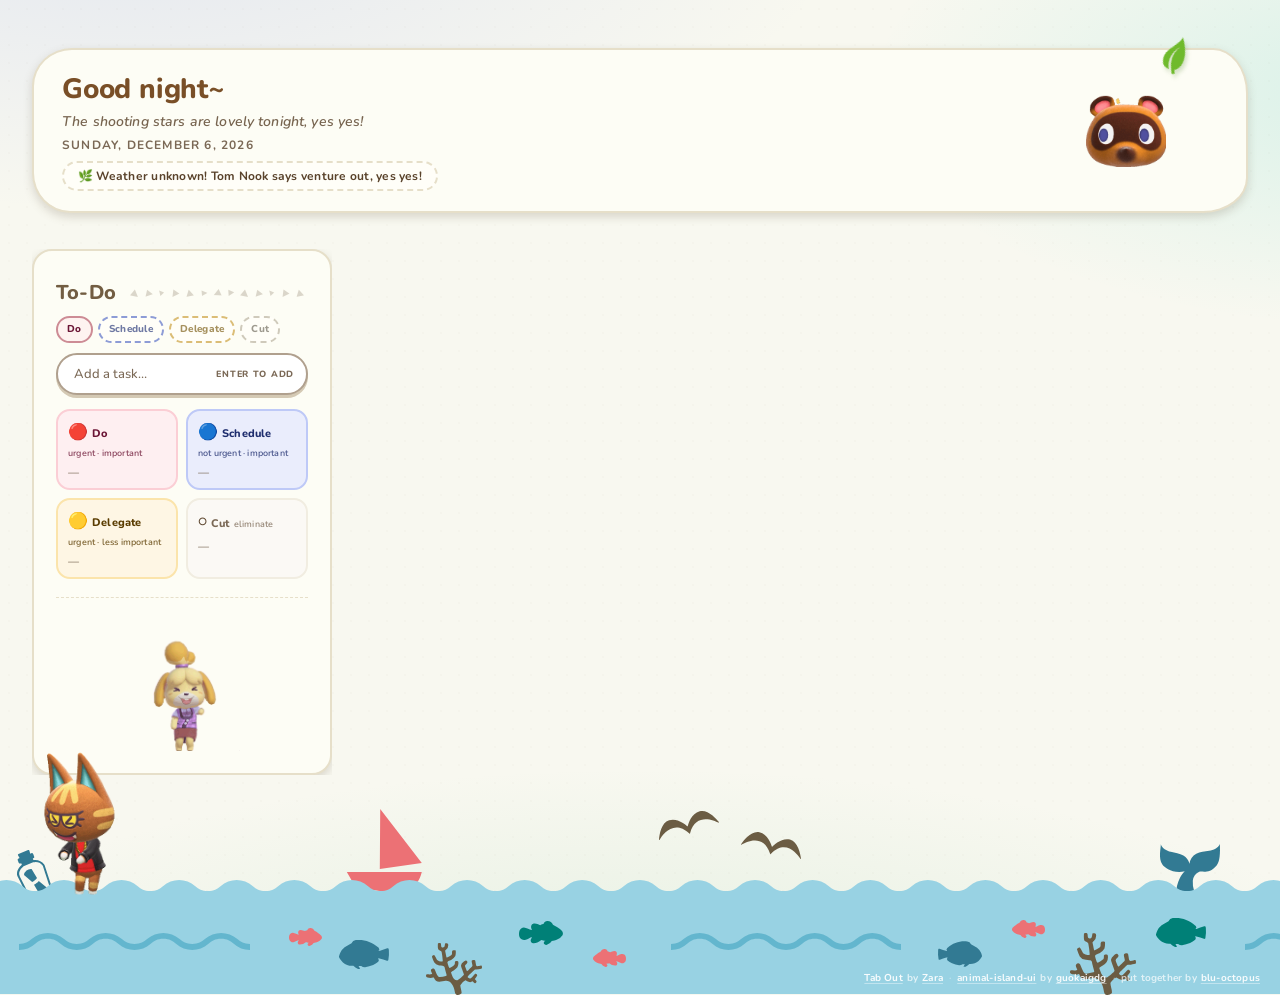
==== extension/index.html @ c7f6dccd "ui cleanups!" ====
<!DOCTYPE html>
<html lang="en">
<head>
  <meta charset="UTF-8">
  <meta name="viewport" content="width=device-width, initial-scale=1.0">
  <title>Home</title>

  <!-- Google Fonts: Nunito + M PLUS Rounded 1c  - Animal Crossing-style rounded letterforms -->
  <link rel="preconnect" href="https://fonts.googleapis.com">
  <link rel="preconnect" href="https://fonts.gstatic.com" crossorigin>
  <link href="https://fonts.googleapis.com/css2?family=Nunito:wght@400;500;600;700;800;900&family=M+PLUS+Rounded+1c:wght@400;500;700;800&display=swap" rel="stylesheet">

  <link rel="stylesheet" href="style.css">
</head>
<body>
<div class="container">



  <!-- ================================================================
       HEADER ??? greeting on the left
       ================================================================ -->
  <header>
    <div class="header-left">
      <h1 id="greeting"></h1>
      <div class="greeting-sub" id="greetingSub"></div>
      <div class="date" id="dateDisplay"></div>
      <div class="weather-line" id="weatherLine" style="display:none"></div>
    </div>
    <div class="header-right">
      <img class="tom-nook-header" src="assets/tom-nook-head-emoji.gif" alt="Tom Nook" aria-hidden="true">
    </div>
    <span class="header-leaf" aria-hidden="true">
      <svg viewBox="0 0 24 24" width="36" height="36" xmlns="http://www.w3.org/2000/svg">
        <path fill="currentColor" d="M17,8C8,10 5.9,16.17 3.82,21.34L5.71,22L6.66,19.7C7.14,19.87 7.64,20 8,20C19,20 22,3 22,3C21,5 14,5.25 9,6.25C4,7.25 2,11.5 2,13.5C2,15.5 3.75,17.25 3.75,17.25C7,8 17,8 17,8Z"/>
      </svg>
    </span>
  </header>

  <!-- ================================================================
       TAB OUT DUPES BANNER ??? appears when you have extra Tab Out tabs open
       Hidden by default; app.js shows it when dupeTabOutCount > 1
       ================================================================ -->
  <div class="tab-cleanup-banner" id="tabOutDupeBanner" style="display:none">
    <div class="tab-cleanup-left">
      <div class="tab-cleanup-icon">
        <svg xmlns="http://www.w3.org/2000/svg" fill="none" viewBox="0 0 24 24" stroke-width="1.5" stroke="currentColor">
          <path stroke-linecap="round" stroke-linejoin="round" d="M15.75 17.25v3.375c0 .621-.504 1.125-1.125 1.125h-9.75a1.125 1.125 0 0 1-1.125-1.125V7.875c0-.621.504-1.125 1.125-1.125H6.75a9.06 9.06 0 0 1 1.5.124m7.5 10.376h3.375c.621 0 1.125-.504 1.125-1.125V11.25c0-4.46-3.243-8.161-7.5-8.876a9.06 9.06 0 0 0-1.5-.124H9.375c-.621 0-1.125.504-1.125 1.125v3.5m7.5 10.375H9.375a1.125 1.125 0 0 1-1.125-1.125v-9.25m12 6.625v-1.875a3.375 3.375 0 0 0-3.375-3.375h-1.5a1.125 1.125 0 0 1-1.125-1.125v-1.5a3.375 3.375 0 0 0-3.375-3.375H9.75" />
        </svg>
      </div>
      <div class="tab-cleanup-text">
        You have <strong id="tabOutDupeCount"></strong> Tab Out tabs open. Keep just this one?
      </div>
    </div>
    <button class="tab-cleanup-btn" data-action="close-tabout-dupes">Close extras</button>
  </div>

  <!-- ================================================================
       MAIN CONTENT AREA ??? two-column layout
       Left: open tabs (domain/mission cards)
       Right: saved for later checklist
       The right column only renders when it has items (JS controls this)
       ================================================================ -->
  <div class="dashboard-columns" id="dashboardColumns">

    <!-- LEFT COLUMN: Open tabs -->
    <div class="active-section" id="openTabsSection" style="display:none">
      <div class="section-header">
        <h2 id="openTabsSectionTitle">Right now</h2>
        <div class="section-line"></div>
        <div class="section-count" id="openTabsSectionCount"></div>
      </div>
      <div class="missions" id="openTabsMissions"></div>
      <!-- Metrics bar: rendered by renderMetrics() in app.js -->
      <div class="tab-metrics" id="tabMetrics"></div>
    </div>

    <!-- RIGHT RAIL: Focus matrix + Saved for later -->
    <div class="right-rail">

    <!-- FOCUS / EISENHOWER MATRIX -->
    <div class="matrix-column" id="matrixColumn">
      <!-- rendered by renderMatrixColumn() in app.js -->
    </div>

    <!-- SAVED FOR LATER checklist -->
    <div class="deferred-column" id="deferredColumn" style="display:none">
      <div class="section-header">
        <h2>Saved for later</h2>
        <div class="section-line"></div>
        <div class="section-count" id="deferredCount"></div>
      </div>

      <!-- Active checklist items ??? injected by renderDeferredList() in app.js -->
      <div class="deferred-list" id="deferredList"></div>

      <!-- Empty state ??? shown when no active deferred tabs -->
      <div class="deferred-empty" id="deferredEmpty" style="display:none">
        Nothing saved. Living in the moment.
      </div>

      <!-- Archive section ??? collapsed by default -->
      <div class="deferred-archive" id="deferredArchive" style="display:none">
        <button class="archive-toggle" id="archiveToggle">
          <svg class="archive-chevron" xmlns="http://www.w3.org/2000/svg" fill="none" viewBox="0 0 24 24" stroke-width="2" stroke="currentColor"><path stroke-linecap="round" stroke-linejoin="round" d="m19.5 8.25-7.5 7.5-7.5-7.5" /></svg>
          Archive
          <span class="archive-count" id="archiveCount"></span>
          <span class="leaf-decoration" aria-hidden="true">
            <svg viewBox="0 0 24 24" width="16" height="16">
              <path fill="currentColor" d="M17,8C8,10 5.9,16.17 3.82,21.34L5.71,22L6.66,19.7C7.14,19.87 7.64,20 8,20C19,20 22,3 22,3C21,5 14,5.25 9,6.25C4,7.25 2,11.5 2,13.5C2,15.5 3.75,17.25 3.75,17.25C7,8 17,8 17,8Z"/>
            </svg>
          </span>
        </button>
        <div class="archive-body" id="archiveBody" style="display:none">
          <input type="text" class="archive-search" id="archiveSearch" placeholder="Search archived tabs...">
          <div class="archive-list" id="archiveList"></div>
        </div>
      </div>
    </div>

    </div><!-- end .right-rail -->

  </div><!-- end .dashboard-columns -->

  <!-- ================================================================
       FOOTER ??? global stats + refresh control
       ================================================================ -->
  <footer>
    <div class="footer-stats">
      <div class="stat">
        <div class="stat-num" id="statTabs">???</div>
        <div class="stat-label">Open tabs</div>
      </div>
    </div>
    <div class="last-refresh" id="lastRefresh"></div>
  </footer>

  <!-- Capybaras swimming in the ocean footer -->
  <!-- Villager dancer cycles through GIFs in assets/villager dancing/ -->
  <div class="villager-footer" id="villagerFooter">
    <div class="villager-bubble" id="villagerBubble"></div>
    <img class="villager-dancer" id="villagerDancer" src="" alt="" aria-hidden="true">
  </div>

  <!-- Credits overlaid on the ocean wave -->
  <div class="footer-credits" aria-label="Credits">
    <a href="https://github.com/zarazhangrui/tab-out" target="_top">Tab Out</a>
    <span>by</span>
    <a href="https://x.com/zarazhangrui" target="_top">Zara</a>

    <span class="footer-credits-sep">&middot;</span>
    <a href="https://github.com/guokaigdg/animal-island-ui" target="_top">animal-island-ui</a>
    <span>by</span>
    <a href="https://github.com/guokaigdg" target="_top">guokaigdg</a>

    <span class="footer-credits-sep">&middot;</span>
    <span> put together by </span>
    <a href="https://github.com/blu-octopus" target="_top">blu-octopus</a>
  </div>

</div><!-- end .container -->

<!-- Drag hint  - floats above everything during drag interactions -->
<div class="drag-hint" id="dragHint" aria-live="polite"></div>

<!-- ================================================================
     TOAST ??? floats above everything, used for action confirmations
     Hidden by default via CSS (opacity:0, translateY)
     ================================================================ -->
<div class="toast" id="toast">
  <!-- Checkmark circle icon (Heroicons outline) -->
  <svg xmlns="http://www.w3.org/2000/svg" fill="none" viewBox="0 0 24 24" stroke-width="2" stroke="currentColor">
    <path stroke-linecap="round" stroke-linejoin="round" d="M9 12.75 11.25 15 15 9.75M21 12a9 9 0 1 1-18 0 9 9 0 0 1 18 0Z" />
  </svg>
  <span id="toastText"></span>
</div>

<!-- Personal config (gitignored) ??? defines LOCAL_LANDING_PAGE_PATTERNS etc. -->
<!-- If the file doesn't exist, that's fine ??? app.js uses sensible defaults. -->
<script src="config.local.js" onerror="/* no personal config, that's fine */"></script>

<!-- Main dashboard logic ??? loads last so the DOM is ready -->
<script src="app.js"></script>
</body>
</html>
---- extension/style.css ----
/* ============================================================
   Tab Out  -X Animal Island theme
   Inspired by animal-island-ui (Animal Crossing: New Horizons vibes).
   Warm parchment, pill buttons with 3D Nintendo-press shadows,
   rounded Nunito typography, and friendly NookPhone colors.

   Original selectors are preserved so app.js keeps working.
   ============================================================ */

:root {
  /* ---- Canvas ---- */
  --paper: #f8f8f0;                  /* warm parchment page bg */
  --card-bg: rgb(247, 243, 223);     /* slightly warmer card bg */
  --card-bg-soft: #fdfdf5;           /* title card bg */
  --warm-gray: #e6dfc9;              /* dividers / subtle borders */

  /* ---- Text (all warm browns  -X no pure black) ---- */
  --ink: #5a432b;                    /* primary body text */
  --ink-strong: #794f27;             /* headings */
  --muted: #7a6855;                  /* secondary text  -X WCAG AA on parchment */
  --muted-soft: #b0a08e;             /* disabled / placeholder */

  /* ---- Accents ---- */
  --accent-teal: #19c8b9;            /* primary mint teal */
  --accent-teal-hover: #3dd4c6;
  --accent-teal-active: #11a89b;
  --accent-teal-soft: #e6f9f6;

  --accent-amber: #e59266;           /* NookPhone orange (was amber) */
  --accent-sage: #6fba2c;            /* leaf green */
  --accent-sage-soft: #86d67a;
  --accent-sage-deep: #5a9e1e;
  --accent-rose: #fc736d;            /* NookPhone red */
  --accent-sun: #f7cd67;              /* NookPhone yellow */
  --accent-sky: #889df0;              /* NookPhone blue */
  --accent-focus: #ffcc00;           /* yellow focus ring (never blue!) */

  /* ---- Status ---- */
  --status-active: #6fba2c;          /* sage  -X active mission */
  --status-cooling: #f5c31c;         /* warning yellow */
  --status-abandoned: #e05a5a;       /* soft game-red */

  /* ---- 3D shadow colors (Nintendo button-press) ---- */
  --press-shadow: #bdaea0;           /* button bottom shadow */
  --press-shadow-soft: #d4c9b4;      /* input bottom shadow */
  --card-shadow: 0 4px 10px rgba(107, 92, 67, 0.22);
  --card-shadow-hover: 0 10px 24px rgba(114, 93, 66, 0.22);

  /* ---- Motion ---- */
  --ease: cubic-bezier(0.4, 0, 0.2, 1);
  --dur: 0.25s;

  /* ---- Shapes ---- */
  --r-pill: 999px;                   /* buttons, inputs, chips */
  --r-card: 20px;
  --r-card-title: 40px 35px 45px 38px / 38px 45px 35px 40px; /* organic blob */
  --r-sm: 12px;

  /* ---- Fonts ---- */
  --font-body: 'Nunito', 'M PLUS Rounded 1c', 'Zen Maru Gothic',
               -apple-system, 'PingFang SC', BlinkMacSystemFont, sans-serif;
}

* { margin: 0; padding: 0; box-sizing: border-box; }

html, body { height: 100%; }

body {
  font-family: var(--font-body);
  font-weight: 500;
  letter-spacing: 0.01em;
  background: var(--paper);
  color: var(--ink);
  min-height: 100vh;
  -webkit-font-smoothing: antialiased;
  -moz-osx-font-smoothing: grayscale;
}

/* Soft sky + grass gradient behind everything, plus gentle parchment tint */
body::before {
  content: '';
  position: fixed;
  inset: 0;
  background:
    radial-gradient(1200px 500px at 10% -10%, rgba(136, 157, 240, 0.18), transparent 60%),
    radial-gradient(900px 400px at 110% 10%, rgba(25, 200, 185, 0.14), transparent 60%),
    radial-gradient(1400px 520px at 50% 120%, rgba(125, 195, 149, 0.22), transparent 60%),
    var(--paper);
  pointer-events: none;
  z-index: 0;
}

/* Tiny dotty "grain" for a printed/paper feel */
body::after {
  content: '';
  position: fixed;
  inset: 0;
  background-image: radial-gradient(rgba(121, 79, 39, 0.06) 1px, transparent 1px);
  background-size: 18px 18px;
  pointer-events: none;
  z-index: 0;
  opacity: 0.35;
}

.container {
  position: relative;
  z-index: 1;
  max-width: 960px;
  margin: 0 auto;
  padding: 48px 32px 220px; /* extra bottom room for taller SVG ocean */
}

/* Villager dancer - cycles through GIFs from assets/villager dancing/
   Anchored to the left side of the ocean scene. */
.villager-footer {
  position: absolute;
  bottom: 96px;
  left: 8px;
  z-index: 2;
  display: flex;
  flex-direction: column;
  align-items: center;
  gap: 6px;
  cursor: url('icons/cursor-finger.png') 0 0, pointer;
}

.villager-dancer {
  height: 160px;
  width: auto;
  image-rendering: auto;
  display: block;
  transition: opacity 0.35s ease;
}

/* Speech bubble that appears on hover */
.villager-bubble {
  background: #fffef8;
  border: 2px solid var(--warm-gray);
  border-radius: 14px;
  padding: 7px 14px;
  font-family: var(--font-body);
  font-size: 11.5px;
  font-weight: 700;
  color: var(--ink);
  text-align: center;
  max-width: 220px;
  white-space: normal;
  box-shadow: 0 3px 0 0 var(--warm-gray);
  position: relative;
  pointer-events: none;
  opacity: 0;
  transform: translateY(6px);
  transition: opacity 0.2s ease, transform 0.2s ease;
}
.villager-bubble.visible {
  opacity: 1;
  transform: translateY(0);
}
/* Arrow pointing down toward the villager */
.villager-bubble::after {
  content: '';
  position: absolute;
  bottom: -12px;
  left: 50%;
  transform: translateX(-50%);
  border: 6px solid transparent;
  border-top-color: var(--warm-gray);
}
.villager-bubble::before {
  content: '';
  position: absolute;
  bottom: -9px;
  left: 50%;
  transform: translateX(-50%);
  border: 6px solid transparent;
  border-top-color: #fffef8;
  z-index: 1;
}

/* Ocean scene  -X SVG wave (1440 x 186). The wave crest sits at y=82/186 ? 44%
   from the top. We show the full 186px height so fish, coral and the scalloped
   wave edge all appear. */
.container::after {
  content: '';
  position: absolute;
  left: -80px;
  right: -80px;
  bottom: 0;
  height: 186px;
  background-color: transparent;       /* page bg shows above the wave crest, making scallops visible */
  background-image: url('icons/footer-wave.svg');
  background-size: 1440px 186px;
  background-repeat: repeat-x;
  background-position: center top;
  pointer-events: none;
  z-index: 0;
  border-radius: 0 0 var(--r-card) var(--r-card);
}

.container:has(.dashboard-columns) {
  max-width: 1300px;
}

/* ============================================================
   HEADER
   ============================================================ */
header {
  display: flex;
  justify-content: space-between;
  align-items: flex-start;
  margin-bottom: 36px;
  padding: 20px 28px;
  background: var(--card-bg-soft);
  border: 2px solid var(--warm-gray);
  border-radius: var(--r-card-title);
  box-shadow: var(--card-shadow);
  position: relative;
}

/* Tom Nook head gif - right side of header, vertically centered */
.header-right {
  display: flex;
  align-items: center;
  align-self: center;
  padding-right: 52px;   /* clear the absolute-positioned leaf */
  flex-shrink: 0;
}

.tom-nook-header {
  height: 72px;
  width: auto;
  image-rendering: auto;
  display: block;
}

/* Balanced leaf  -X sits centered on the top-right curve of the organic header */
.header-leaf {
  position: absolute;
  top: -20px;
  right: 44px;   /* offset from corner so it sits on the high arc */
  width: 52px;
  height: 52px;
  color: #6fba2c;
  filter: drop-shadow(0 4px 2px rgba(60, 120, 20, 0.22));
  transform: rotate(-28deg);
  animation: leafSway 5s ease-in-out infinite;
  display: inline-flex;
  align-items: center;
  justify-content: center;
  pointer-events: none;
}

@keyframes leafSway {
  0%, 100% { transform: rotate(-28deg) translateY(0px); }
  50%      { transform: rotate(-20deg) translateY(-3px); }
}

.header-left h1 {
  font-family: var(--font-body);
  font-weight: 800;
  font-size: 28px;
  letter-spacing: -0.2px;
  color: var(--ink-strong);
  margin-bottom: 4px;
}

.greeting-sub {
  font-size: 14px;
  color: var(--ink);
  font-weight: 600;
  margin-bottom: 6px;
  font-style: italic;
  letter-spacing: 0.01em;
  opacity: 0.82;
}

.header-left .date {
  font-size: 12px;
  color: var(--muted);
  font-weight: 700;
  letter-spacing: 1.2px;
  text-transform: uppercase;
}

/* Loading state: slightly dimmed while fetching */
.weather-line.is-loading {
  opacity: 0.7;
}

.weather-line {
  margin-top: 8px;
  font-size: 12px;
  color: var(--ink);
  font-weight: 700;
  background: #fffef8;
  border: 2px dashed var(--warm-gray);
  border-radius: var(--r-pill);
  box-shadow: none;
  padding: 5px 14px;
  display: inline-flex;
  align-items: center;
  gap: 5px;
  letter-spacing: 0.02em;
  max-width: fit-content;
}

/* ============================================================
   BANNER  -X "you have extra Tab Out tabs open"
   ============================================================ */
.tab-cleanup-banner {
  background: linear-gradient(135deg, #fff4de, #ffe7c4);
  border: 2px solid #f1c27a;
  border-radius: var(--r-card);
  padding: 14px 20px;
  display: flex;
  align-items: center;
  justify-content: space-between;
  gap: 16px;
  margin-bottom: 16px;
  box-shadow: 0 4px 0 0 #e3b06a;
}

.tab-cleanup-left {
  display: flex;
  align-items: center;
  gap: 14px;
}

.tab-cleanup-icon {
  width: 40px;
  height: 40px;
  border-radius: 50%;
  background: #fff;
  border: 2px solid #f1c27a;
  display: flex;
  align-items: center;
  justify-content: center;
  flex-shrink: 0;
  box-shadow: 0 3px 0 0 #e3b06a;
}

.tab-cleanup-icon svg { width: 18px; height: 18px; color: #c8713a; }

.tab-cleanup-text { font-size: 13px; color: var(--ink); line-height: 1.5; }
.tab-cleanup-text strong { font-weight: 800; color: var(--ink-strong); }

.tab-cleanup-btn {
  font-family: var(--font-body);
  font-size: 13px;
  font-weight: 700;
  padding: 10px 20px;
  border-radius: var(--r-pill);
  border: 2px solid #c07050;
  background: #fce4d3;
  color: #4a2010;           /* dark text on light orange  -X WCAG AA */
  cursor: url('icons/cursor-finger.png') 0 0, pointer;
  transition: transform var(--dur) var(--ease), box-shadow var(--dur) var(--ease);
  white-space: nowrap;
  box-shadow: 0 5px 0 0 #c07050;
  letter-spacing: 0.02em;
}

.tab-cleanup-btn:hover {
  background: #f9d4be;
  transform: translateY(-1px);
  box-shadow: 0 6px 0 0 #b8612e;
}
.tab-cleanup-btn:active {
  transform: translateY(2px);
  box-shadow: 0 1px 0 0 #b8612e;
}

/* ---- Nudge banner (rose) ---- */
.nudge-banner {
  background: linear-gradient(135deg, #fde5e5, #fcd4d2);
  border: 2px solid #f0a5a5;
  border-radius: var(--r-card);
  padding: 14px 20px;
  display: flex;
  align-items: center;
  gap: 14px;
  margin-bottom: 32px;
  box-shadow: 0 4px 0 0 #dc8a8a;
}
.nudge-icon {
  width: 40px; height: 40px; border-radius: 50%;
  background: #fff; border: 2px solid #f0a5a5;
  display: flex; align-items: center; justify-content: center; flex-shrink: 0;
  box-shadow: 0 3px 0 0 #dc8a8a;
}
.nudge-icon svg { width: 18px; height: 18px; color: var(--accent-rose); }
.nudge-text { font-size: 13px; color: var(--ink); line-height: 1.5; }
.nudge-text strong { font-weight: 800; color: var(--ink-strong); }

/* ============================================================
   SECTION HEADERS
   ============================================================ */
.section-header {
  display: flex;
  align-items: center;
  gap: 14px;
  margin-bottom: 20px;
  margin-top: 8px;
}

.section-header h2 {
  font-family: var(--font-body);
  font-weight: 800;
  font-size: 20px;
  color: #725d42;
  white-space: nowrap;
  letter-spacing: 0.01em;
}

.section-line {
  flex: 1;
  height: 8px;
  background-image: url('icons/divider.png');
  background-size: auto 8px;
  background-repeat: repeat-x;
  background-position: left center;
  opacity: 0.55;
  border-radius: 2px;
}

.section-count {
  font-size: 12px;
  color: var(--ink-strong);
  font-weight: 700;
  letter-spacing: 0.5px;
  white-space: nowrap;
  background: #fff;
  border: 2px solid var(--warm-gray);
  border-radius: var(--r-pill);
  padding: 4px 12px;
  box-shadow: 0 2px 0 0 var(--warm-gray);
}

/* ============================================================
   MISSION CARDS (domain groups)
   ============================================================ */
.missions {
  columns: 280px;
  column-gap: 16px;
  margin-bottom: 40px;
}

/*
 * .mission-card = the "group card" / "tab-card" in Animal Island UI terms.
 * Matches the Card component spec: 20px radius, warm card bg, bottom shadow,
 * floats up 4px on hover, thick colored top border (app-blue / app-green logic).
 */
.mission-card {
  background: var(--card-bg-soft);
  border: 2px solid var(--warm-gray);
  border-top: 5px solid #889df0;       /* app-blue default (domain groups) */
  border-radius: var(--r-card);
  padding: 16px 18px 14px;
  display: flex;
  flex-direction: column;
  gap: 8px;
  transition: transform var(--dur) var(--ease), box-shadow var(--dur) var(--ease);
  cursor: url('icons/cursor-finger.png') 0 0, pointer;
  position: relative;
  overflow: hidden;
  break-inside: avoid;
  margin-bottom: 16px;
  box-shadow: 0 4px 10px rgba(107, 92, 67, 0.32); /* Animal Island card shadow */
}

/* app-green (seafoam) for active / Homepages group */
.mission-card.has-active-bar {
  border-top-color: #82d5bb;
}

/* app-yellow for amber / duplicate-flagged groups */
.mission-card.has-amber-bar {
  border-top-color: #f7cd67;
}

/* app-blue for neutral domain groups (explicit fallback) */
.mission-card.has-neutral-bar {
  border-top-color: #889df0;
}

.mission-card:hover {
  transform: translateY(-4px);
  box-shadow: 0 10px 24px rgba(107, 92, 67, 0.28);
  cursor: url('icons/cursor-finger.png') 0 0, pointer;
}

.mission-card.closing {
  opacity: 0;
  transform: scale(0.9) translateY(8px);
  transition: opacity var(--dur) var(--ease), transform var(--dur) var(--ease);
  pointer-events: none;
}

.mission-card.collapsed { display: none !important; }

.status-bar { display: none; }

.mission-content { min-width: 0; }
.mission-meta { display: none; }

.mission-top {
  display: flex;
  align-items: center;
  gap: 10px;
  margin-bottom: 6px;
  flex-wrap: wrap;
}

.mission-name {
  font-weight: 800;
  font-size: 15px;
  color: var(--ink-strong);
  letter-spacing: 0;
}

/* Color-coded category label  -X assigned by getDomainCategory() */
.category-pill {
  display: inline-block;
  font-size: 9px;
  font-weight: 800;
  text-transform: uppercase;
  letter-spacing: 0.08em;
  padding: 2px 8px;
  border-radius: var(--r-pill);
  line-height: 1.6;
  flex-shrink: 0;
  opacity: 0.9;
}

.mission-tag {
  font-size: 10px;
  text-transform: uppercase;
  letter-spacing: 1px;
  font-weight: 800;
  padding: 3px 10px;
  border-radius: var(--r-pill);
  border: 2px solid transparent;
}

.mission-tag.active {
  color: #fff;
  background: var(--accent-sage);
  border-color: var(--accent-sage-deep);
}

.mission-tag.cooling {
  color: #7a5b1e;
  background: var(--accent-sun);
  border-color: #dba90e;
}

.mission-tag.abandoned {
  color: #fff;
  background: var(--accent-rose);
  border-color: #c94444;
}

.mission-tag.neutral {
  color: var(--muted);
  background: #fff;
  border-color: var(--warm-gray);
}

/* Tab count badge (shows how many tabs for this domain) */
.open-tabs-badge {
  display: inline-flex;
  align-items: center;
  gap: 4px;
  font-size: 10px;
  font-weight: 800;
  color: #fff;
  background: #0e9e92;   /* darker teal  -X white text ratio 4.8:1 ? WCAG AA */
  padding: 3px 10px;
  border-radius: var(--r-pill);
  border: 2px solid #097a70;
  letter-spacing: 0.05em;
}
.open-tabs-badge svg { width: 10px; height: 10px; }

/* Duplicate-count variant  -X amber with dark text for WCAG contrast */
.open-tabs-badge.dupe-badge {
  background: #f7cd67;
  color: #5a3c00;
  border-color: #c8a22a;
}

.mission-summary {
  font-size: 13px;
  color: var(--muted);
  line-height: 1.5;
  margin-bottom: 8px;
  font-weight: 500;
}

.mission-pages {
  display: flex;
  flex-direction: column;
  gap: 0;
}

/* ============================================================
   TAB ROWS (page chips)
   ============================================================ */
.page-chip {
  font-size: 13px;
  font-weight: 600;
  color: var(--ink);
  background: transparent;
  padding: 10px 10px;  /* Fitts' law: taller target = easier to hit */
  min-height: 44px;    /* Apple HIG minimum touch target */
  border-radius: var(--r-pill);
  border: none;
  border-bottom: 1.5px dashed rgba(159, 146, 125, 0.28);
  position: relative;
  display: flex;
  align-items: center;
  gap: 10px;
  line-height: 1.4;
}

.page-chip:last-child,
.page-chip-overflow { border-bottom: none; }

.chip-favicon {
  width: 18px;
  height: 18px;
  flex-shrink: 0;
  border-radius: 6px;
  background: #fff;
  padding: 1px;
  box-shadow: 0 1px 0 0 var(--warm-gray);
}

.chip-text {
  flex: 1;
  min-width: 0;
  display: -webkit-box;
  -webkit-line-clamp: 2;
  -webkit-box-orient: vertical;
  overflow: hidden;
}

.chip-dupe-badge {
  color: #fff;
  background: var(--accent-amber);
  border: 2px solid #c8713a;
  border-radius: var(--r-pill);
  padding: 1px 8px;
  font-weight: 800;
  font-size: 11px;
  box-shadow: 0 2px 0 0 #b8612e;
}

.chip-has-dupes {
  background: rgba(247, 205, 103, 0.25);
  border-bottom-color: transparent;
}

.chip-actions {
  display: flex;
  align-items: center;
  gap: 4px;
  flex-shrink: 0;
  margin-left: auto;
}

.chip-action {
  display: inline-flex;
  align-items: center;
  justify-content: center;
  background: transparent;
  border: 2px solid transparent;
  color: var(--muted);
  cursor: url('icons/cursor-finger.png') 0 0, pointer;
  padding: 5px;
  border-radius: 50%;
  opacity: 0.5;
  transition: all 0.15s var(--ease);
  flex-shrink: 0;
  width: 28px;
  height: 28px;
}

.chip-action svg { width: 14px; height: 14px; }

.chip-action:hover {
  opacity: 1;
  transform: translateY(-1px);
}

.chip-save:hover {
  color: #fff;
  background: var(--accent-sage-soft);
  border-color: var(--accent-sage-deep);
  box-shadow: 0 3px 0 0 var(--accent-sage-deep);
}

.chip-close:hover {
  color: #fff;
  background: var(--accent-rose);
  border-color: #c94444;
  box-shadow: 0 3px 0 0 #c94444;
}

.page-chip.clickable {
  cursor: url('icons/cursor-finger.png') 0 0, pointer;
  transition: background 0.2s var(--ease), transform 0.2s var(--ease);
}

.page-chip.clickable:hover {
  background: var(--accent-teal-soft);
  transform: translateX(2px);
}

.page-chip-overflow {
  font-size: 12px;
  color: var(--muted);
  padding: 6px 10px;
  font-weight: 700;
}

.mission-time { font-size: 12px; color: var(--muted); margin-bottom: 4px; }
.mission-page-count {
  font-size: 24px;
  font-family: var(--font-body);
  font-weight: 900;
  color: var(--ink-strong);
  line-height: 1;
}
.mission-page-label {
  font-size: 10px;
  color: var(--muted);
  text-transform: uppercase;
  letter-spacing: 1px;
  font-weight: 700;
}

/* ============================================================
   ACTION BUTTONS (mission footer)
   ============================================================ */
.actions {
  display: flex;
  gap: 10px;
  margin-top: 12px;
  flex-wrap: wrap;
}

.action-btn {
  font-family: var(--font-body);
  font-size: 12px;
  font-weight: 700;
  padding: 7px 16px;
  border-radius: var(--r-pill);
  border: 2px solid var(--warm-gray);
  background: #fff;
  color: var(--ink);
  cursor: url('icons/cursor-finger.png') 0 0, pointer;
  transition: transform var(--dur) var(--ease), box-shadow var(--dur) var(--ease),
              background var(--dur) var(--ease), color var(--dur) var(--ease),
              border-color var(--dur) var(--ease);
  display: inline-flex;
  align-items: center;
  gap: 6px;
  box-shadow: 0 3px 0 0 var(--warm-gray);
  letter-spacing: 0.02em;
  line-height: 1;
}

.action-btn:hover {
  transform: translateY(-1px);
  box-shadow: 0 4px 0 0 var(--warm-gray);
  border-color: var(--muted);
  color: var(--ink-strong);
}
.action-btn:active {
  transform: translateY(2px);
  box-shadow: 0 1px 0 0 var(--warm-gray);
}

.action-btn svg { width: 12px; height: 12px; }

.action-btn.primary {
  background: #0e9e92;
  color: #fff;
  border-color: #097a70;
  box-shadow: 0 4px 0 0 #097a70;
}
.action-btn.primary:hover {
  background: #0d8c81;
  border-color: #076b62;
  box-shadow: 0 5px 0 0 #076b62;
}
.action-btn.primary:active {
  box-shadow: 0 1px 0 0 #076b62;
}

.action-btn.close-tabs {
  border-color: #d4845a;
  color: #4a2010;
  background: #fce4d3;
  box-shadow: 0 3px 0 0 #c07050;
}
.action-btn.close-tabs:hover {
  background: #f9d4be;
  border-color: #c07050;
  color: #3a1808;
  box-shadow: 0 4px 0 0 #b8612e;
}
.action-btn.close-tabs:active {
  box-shadow: 0 1px 0 0 #b8612e;
}

.action-btn.save-tabs {
  border-color: #4a8a1a;
  color: #1a4400;
  background: #d4f0c0;
  box-shadow: 0 3px 0 0 #3a6e14;
}
.action-btn.save-tabs:hover {
  background: #c0e8aa;
  border-color: #3a6e14;
  color: #133400;
  box-shadow: 0 4px 0 0 #3a6e14;
}
.action-btn.save-tabs:active {
  box-shadow: 0 1px 0 0 #3a6e14;
}

.action-btn.danger {
  color: #fff;
  background: var(--accent-rose);
  border-color: #c94444;
  box-shadow: 0 4px 0 0 #c94444;
}
.action-btn.danger:hover {
  background: #e05a5a;
  border-color: #c94444;
  color: #fff;
  box-shadow: 0 5px 0 0 #c94444;
}
.action-btn.danger:active {
  box-shadow: 0 1px 0 0 #c94444;
}

/* ============================================================
   TOAST
   ============================================================ */
.toast {
  position: fixed;
  bottom: 32px;
  left: 50%;
  transform: translateX(-50%) translateY(80px);
  background: var(--card-bg-soft);
  color: var(--ink-strong);
  font-family: var(--font-body);
  font-size: 13px;
  font-weight: 700;
  padding: 12px 22px;
  border: 2px solid var(--accent-sage-deep);
  border-radius: var(--r-pill);
  box-shadow: 0 6px 0 0 var(--accent-sage-deep);
  z-index: 100;
  opacity: 0;
  transition: all 0.4s cubic-bezier(0.16, 1, 0.3, 1);
  pointer-events: none;
  display: flex;
  align-items: center;
  gap: 10px;
  letter-spacing: 0.02em;
}

.toast.visible {
  opacity: 1;
  transform: translateX(-50%) translateY(0);
}

.toast svg { width: 18px; height: 18px; color: var(--accent-sage); }

/* ============================================================
   FOOTER
   ============================================================ */
footer {
  display: none; /* metrics HUD in #tabMetrics replaces this */
  margin-top: 56px;
  padding: 20px 28px;
  background: var(--card-bg-soft);
  border: 2px solid var(--warm-gray);
  border-radius: var(--r-card);
  display: none;
  justify-content: space-between;
  align-items: center;
  box-shadow: var(--card-shadow);
  position: relative;
}

/* No extra footer ::after  -X the ocean scene is handled by .container::after */

.footer-stats { display: flex; gap: 32px; }

.stat { text-align: center; }

.stat-num {
  font-family: var(--font-body);
  font-size: 28px;
  font-weight: 900;
  color: var(--ink-strong);
  line-height: 1;
  letter-spacing: 1px;
  transition: transform 0.3s var(--ease);
}

.stat-label {
  font-size: 10px;
  text-transform: uppercase;
  letter-spacing: 1.5px;
  color: var(--muted);
  margin-top: 6px;
  font-weight: 700;
}

.last-refresh {
  font-size: 12px;
  color: var(--muted);
  font-weight: 600;
}

/* Credits line sits on top of the ocean wave, bottom-right */
.footer-credits {
  position: absolute;
  bottom: 10px;
  right: 20px;
  z-index: 3;
  display: flex;
  align-items: center;
  gap: 4px;
  font-size: 10px;
  font-weight: 700;
  color: rgba(255,255,255,0.7);
  letter-spacing: 0.02em;
  pointer-events: auto;
}
.footer-credits a {
  color: rgba(255,255,255,0.92);
  text-decoration: underline;
  text-underline-offset: 2px;
  text-decoration-color: rgba(255,255,255,0.4);
  transition: color 0.15s;
}
.footer-credits a:hover {
  color: #fff;
  text-decoration-color: #fff;
}
.footer-credits-sep {
  opacity: 0.5;
  margin: 0 2px;
}

.refresh-btn {
  font-family: var(--font-body);
  font-size: 12px;
  font-weight: 700;
  color: var(--accent-teal-active);
  background: none;
  border: none;
  cursor: pointer;
  text-decoration: underline;
  text-underline-offset: 3px;
}

/* ============================================================
   ANIMATIONS
   ============================================================ */
@keyframes fadeUp {
  from { opacity: 0; transform: translateY(14px); }
  to   { opacity: 1; transform: translateY(0); }
}

@keyframes popIn {
  0%   { opacity: 0; transform: scale(0.85) translateY(8px); }
  60%  { opacity: 1; transform: scale(1.04) translateY(0); }
  100% { transform: scale(1); }
}

header                { animation: fadeUp 0.5s var(--ease) both; }
.tab-cleanup-banner   { animation: fadeUp 0.5s var(--ease) 0.1s both; }
.nudge-banner         { animation: fadeUp 0.5s var(--ease) 0.15s both; }
.active-section .section-header                         { animation: fadeUp 0.5s var(--ease) 0.2s both; }
.active-section .missions .mission-card:nth-child(1)    { animation: popIn 0.45s var(--ease) 0.25s both; }
.active-section .missions .mission-card:nth-child(2)    { animation: popIn 0.45s var(--ease) 0.32s both; }
.active-section .missions .mission-card:nth-child(3)    { animation: popIn 0.45s var(--ease) 0.39s both; }
.active-section .missions .mission-card:nth-child(4)    { animation: popIn 0.45s var(--ease) 0.46s both; }
.abandoned-section .section-header                      { animation: fadeUp 0.5s var(--ease) 0.5s both; }
footer                                                   { animation: fadeUp 0.5s var(--ease) 0.7s both; }

.deferred-list .deferred-item:nth-child(1) { animation-delay: 0.05s; }
.deferred-list .deferred-item:nth-child(2) { animation-delay: 0.10s; }
.deferred-list .deferred-item:nth-child(3) { animation-delay: 0.15s; }
.deferred-list .deferred-item:nth-child(4) { animation-delay: 0.20s; }
.deferred-list .deferred-item:nth-child(5) { animation-delay: 0.25s; }
.deferred-column .section-header { animation: fadeUp 0.5s var(--ease) 0.1s both; }

/* ============================================================
   DEFAULT / STATIC VIEW HELPERS
   ============================================================ */
.status-bar.neutral { background: var(--warm-gray); }

/* ============================================================
   MISSIONS EMPTY STATE  -X "you did it"
   ============================================================ */
.missions-empty-state {
  column-span: all;
  display: flex;
  flex-direction: column;
  align-items: center;
  justify-content: center;
  gap: 14px;
  padding: 64px 24px;
  text-align: center;
  animation: fadeUp 0.5s var(--ease) both;
}

.empty-checkmark {
  width: 72px;
  height: 72px;
  border-radius: 50%;
  background: var(--accent-sage-soft);
  border: 3px solid var(--accent-sage-deep);
  box-shadow: 0 6px 0 0 var(--accent-sage-deep);
  display: flex;
  align-items: center;
  justify-content: center;
  animation: checkPop 0.6s cubic-bezier(0.34, 1.56, 0.64, 1) 0.1s both;
}

.empty-checkmark svg {
  width: 30px;
  height: 30px;
  color: #fff;
  stroke-width: 3;
}

@keyframes checkPop {
  from { transform: scale(0.5) translateY(10px); opacity: 0; }
  to   { transform: scale(1)   translateY(0);   opacity: 1; }
}

.empty-title {
  font-family: var(--font-body);
  font-size: 20px;
  font-weight: 800;
  color: var(--ink-strong);
  letter-spacing: 0.01em;
}

.empty-subtitle {
  font-size: 13px;
  color: var(--muted);
  font-weight: 600;
  letter-spacing: 0.3px;
}

/* ============================================================
   UPDATE BANNER
   ============================================================ */
.update-banner {
  display: flex;
  align-items: center;
  justify-content: space-between;
  gap: 12px;
  background: linear-gradient(135deg, #e6f9f6, #d8f1ec);
  border: 2px solid var(--accent-teal);
  border-radius: var(--r-card);
  padding: 12px 18px;
  margin-bottom: 24px;
  box-shadow: 0 4px 0 0 var(--accent-teal-active);
  animation: bannerSlideIn 0.35s cubic-bezier(0.16, 1, 0.3, 1) both;
}

@keyframes bannerSlideIn {
  from { opacity: 0; transform: translateY(-10px); }
  to   { opacity: 1; transform: translateY(0); }
}

.update-banner-left {
  display: flex; align-items: center; gap: 10px; flex: 1; min-width: 0;
}

.update-banner-icon {
  width: 18px; height: 18px; color: var(--accent-teal-active);
  flex-shrink: 0;
}

.update-banner-text {
  font-size: 13px;
  color: var(--ink-strong);
  font-weight: 600;
  line-height: 1.4;
}

.update-banner-right {
  display: flex; align-items: center; gap: 8px; flex-shrink: 0;
}

.update-banner-btn {
  font-family: var(--font-body);
  font-size: 12px;
  font-weight: 800;
  color: #fff;
  background: var(--accent-teal);
  border: 2px solid var(--accent-teal-active);
  border-radius: var(--r-pill);
  padding: 6px 14px;
  cursor: pointer;
  letter-spacing: 0.02em;
  transition: transform var(--dur) var(--ease), box-shadow var(--dur) var(--ease);
  white-space: nowrap;
  box-shadow: 0 4px 0 0 var(--accent-teal-active);
}

.update-banner-btn:hover {
  transform: translateY(-1px);
  background: var(--accent-teal-hover);
  box-shadow: 0 5px 0 0 var(--accent-teal-active);
}
.update-banner-btn:active {
  transform: translateY(2px);
  box-shadow: 0 1px 0 0 var(--accent-teal-active);
}
.update-banner-btn:disabled {
  opacity: 0.55;
  cursor: not-allowed;
}

.update-banner-dismiss {
  display: flex; align-items: center; justify-content: center;
  width: 28px; height: 28px;
  border: 2px solid transparent;
  background: transparent;
  cursor: pointer;
  border-radius: 50%;
  color: var(--muted);
  transition: background 0.15s, color 0.15s;
  padding: 0; flex-shrink: 0;
}

.update-banner-dismiss:hover {
  background: #fff;
  border-color: var(--warm-gray);
  color: var(--ink-strong);
}

.update-banner-dismiss svg { width: 14px; height: 14px; }

/* ============================================================
   SAVED FOR LATER  -X right column checklist + archive
   ============================================================ */
.dashboard-columns {
  display: flex;
  gap: 28px;
  align-items: flex-start;
}

.dashboard-columns .active-section {
  flex: 1;
  min-width: 0;
}

/* Right rail  -X sticky wrapper holding matrix + saved-for-later stacked */
.right-rail {
  width: 300px;
  flex-shrink: 0;
  position: sticky;
  top: 28px;
  max-height: calc(100vh - 56px);
  overflow-y: auto;
  display: flex;
  flex-direction: column;
  gap: 20px;
  scrollbar-width: thin;
  scrollbar-color: var(--muted-soft) transparent;
}
.right-rail::-webkit-scrollbar { width: 6px; }
.right-rail::-webkit-scrollbar-track { background: transparent; }
.right-rail::-webkit-scrollbar-thumb {
  background: var(--muted-soft);
  border-radius: var(--r-pill);
}

/* Matrix panel  -X Eisenhower focus board */
.matrix-column {
  background: var(--card-bg-soft);
  border: 2px solid var(--warm-gray);
  border-radius: var(--r-card);
  padding: 20px 22px 22px;
  box-shadow: var(--card-shadow);
}

/* ============================================================
   DRAG AND DROP
   ============================================================ */

/* Grip handle  -X 6-dot icon, appears on card hover */
.drag-handle {
  display: inline-flex;
  align-items: center;
  justify-content: center;
  width: 20px;
  height: 20px;
  color: var(--muted);
  cursor: grab;
  opacity: 0;
  flex-shrink: 0;
  transition: opacity 0.15s, color 0.15s;
  border-radius: 4px;
  margin-right: 2px;
}
.mission-card:hover .drag-handle { opacity: 0.6; }
.drag-handle:hover { opacity: 1 !important; color: var(--ink); }
.drag-handle:active { cursor: grabbing; }

/* Source element  -X dimmed while being dragged */
.drag-source { opacity: 0.35 !important; }

/* Tab-chip drop target  -X teal dashed outline */
.mission-card.drop-target {
  outline: 2.5px dashed var(--accent-teal);
  outline-offset: 3px;
  background: color-mix(in srgb, var(--accent-teal) 7%, var(--card-bg-soft)) !important;
}

/* Group-merge target  -X rose dashed outline */
.mission-card.merge-target {
  outline: 2.5px dashed var(--accent-rose);
  outline-offset: 3px;
}

/* Shake + scale pulse on merge hover */
@keyframes mergeShake {
  0%   { transform: translateX(0)    rotate(0deg)    scale(1); }
  12%  { transform: translateX(-5px) rotate(-1.5deg) scale(1.01); }
  25%  { transform: translateX( 5px) rotate( 1.5deg) scale(1.02); }
  38%  { transform: translateX(-4px) rotate(-1deg)   scale(1.01); }
  50%  { transform: translateX( 4px) rotate( 1deg)   scale(1.02); }
  63%  { transform: translateX(-2px) rotate(-0.5deg) scale(1.01); }
  75%  { transform: translateX( 2px) rotate( 0.5deg) scale(1.01); }
  88%  { transform: translateX(-1px) rotate(-0.2deg) scale(1); }
  100% { transform: translateX(0)    rotate(0deg)    scale(1); }
}
.mission-card.merge-shake {
  animation: mergeShake 0.55s cubic-bezier(.36,.07,.19,.97);
  outline: 2.5px dashed var(--accent-rose) !important;
  outline-offset: 3px;
  background: color-mix(in srgb, var(--accent-rose) 7%, var(--card-bg-soft)) !important;
}

/* Floating drag hint banner */
.drag-hint {
  position: fixed;
  top: 18px;
  left: 50%;
  transform: translateX(-50%) translateY(-8px);
  background: var(--ink);
  color: #fff;
  padding: 8px 22px;
  border-radius: 999px;
  font-family: var(--font-body);
  font-size: 12px;
  font-weight: 700;
  letter-spacing: 0.02em;
  z-index: 1000;
  pointer-events: none;
  opacity: 0;
  transition: opacity 0.2s, transform 0.2s;
  box-shadow: 0 4px 14px rgba(0,0,0,0.18);
  white-space: nowrap;
}
.drag-hint.visible {
  opacity: 1;
  transform: translateX(-50%) translateY(0);
}

/* Unmerge / split button on merged group cards */
.unmerge-btn {
  font-family: var(--font-body);
  font-size: 9px;
  font-weight: 800;
  color: var(--muted);
  background: var(--warm-gray);
  border: none;
  border-radius: 20px;
  padding: 2px 8px;
  cursor: url('icons/cursor-finger.png') 0 0, pointer;
  letter-spacing: 0.04em;
  text-transform: uppercase;
  margin-left: auto;
  transition: background 0.15s, color 0.15s;
}
.unmerge-btn:hover {
  background: color-mix(in srgb, var(--accent-rose) 20%, white);
  color: var(--accent-rose);
}

/* Draggable chip  -X show move cursor on drag */
.page-chip[draggable="true"] { cursor: url('icons/cursor-finger.png') 0 0, grab; }
.page-chip[draggable="true"]:active { cursor: grabbing; }

/* Drop zone empty state inside card  -X appears while tab-drag is active */
.drop-zone-hint {
  font-size: 10px;
  font-weight: 700;
  color: var(--accent-teal);
  text-align: center;
  padding: 6px 0 2px;
  letter-spacing: 0.04em;
  display: none;
}
.mission-card.drop-target .drop-zone-hint { display: block; }

/* Saved-for-later panel  -X remove its own sticky, right-rail handles it */
.deferred-column {
  background: var(--card-bg-soft);
  border: 2px solid var(--warm-gray);
  border-radius: var(--r-card);
  padding: 20px;
  box-shadow: var(--card-shadow);
}

@media (max-width: 900px) {
  .dashboard-columns { flex-direction: column; }
  .right-rail { width: 100%; position: static; max-height: none; }
}

.deferred-list { margin-top: 4px; }

.deferred-item {
  display: flex;
  align-items: flex-start;
  gap: 12px;
  padding: 12px 0;
  border-bottom: 1.5px dashed rgba(159, 146, 125, 0.28);
  animation: fadeUp 0.3s var(--ease) both;
}

.deferred-item:last-child { border-bottom: none; }

/* Custom checkbox  -X rounded green like AC -s gameplay ticks */
.deferred-checkbox {
  appearance: none;
  -webkit-appearance: none;
  width: 22px;
  height: 22px;
  border: 2.5px solid var(--muted-soft);
  border-radius: 8px;
  background: #fff;
  cursor: url('icons/cursor-finger.png') 0 0, pointer;
  flex-shrink: 0;
  margin-top: 2px;
  transition: all 0.2s var(--ease);
  position: relative;
  box-shadow: 0 2px 0 0 var(--press-shadow-soft);
}

.deferred-checkbox:hover {
  border-color: var(--accent-sage);
  transform: translateY(-1px);
  box-shadow: 0 3px 0 0 var(--press-shadow-soft);
}

.deferred-checkbox:checked {
  background: var(--accent-sage-soft);
  border-color: var(--accent-sage-deep);
  box-shadow: 0 2px 0 0 var(--accent-sage-deep);
}

.deferred-checkbox:checked::after {
  content: '';
  position: absolute;
  top: 3px;
  left: 6px;
  width: 5px;
  height: 10px;
  border: solid white;
  border-width: 0 3px 3px 0;
  transform: rotate(45deg);
}

.deferred-checkbox:focus-visible {
  outline: 2px solid var(--accent-focus);
  outline-offset: 2px;
}

.deferred-info { flex: 1; min-width: 0; }

.deferred-title {
  font-size: 13px;
  color: var(--ink);
  text-decoration: none;
  display: block;
  overflow: hidden;
  text-overflow: ellipsis;
  white-space: nowrap;
  transition: color 0.15s;
  font-weight: 600;
}

.deferred-title:hover { color: var(--accent-teal-active); }

.deferred-meta {
  font-size: 11px;
  color: var(--muted);
  margin-top: 3px;
  display: flex;
  gap: 8px;
  font-weight: 600;
}

.deferred-item.checked .deferred-title {
  text-decoration: line-through;
  color: var(--muted);
}
.deferred-item.checked .deferred-meta { opacity: 0.5; }

.deferred-dismiss {
  background: none;
  border: 2px solid transparent;
  color: var(--muted);
  cursor: url('icons/cursor-finger.png') 0 0, pointer;
  padding: 3px;
  border-radius: 50%;
  opacity: 0.4;
  transition: opacity 0.15s, color 0.15s, background 0.15s, border-color 0.15s;
  flex-shrink: 0;
  margin-top: 2px;
  width: 24px;
  height: 24px;
  display: inline-flex; align-items: center; justify-content: center;
}
.deferred-dismiss svg { width: 12px; height: 12px; }
.deferred-dismiss:hover {
  opacity: 1;
  color: #fff;
  background: var(--accent-rose);
  border-color: #c94444;
}

.deferred-item.removing {
  opacity: 0;
  transform: translateX(20px);
  transition: opacity 0.3s, transform 0.3s;
}

.deferred-empty {
  font-size: 13px;
  color: var(--muted);
  font-style: italic;
  padding: 28px 0;
  text-align: center;
  font-weight: 500;
}

/* ---- Archive ---- */
.deferred-archive {
  margin-top: 16px;
  padding-top: 14px;
  border-top: 1.5px dashed var(--warm-gray);
}

.archive-toggle {
  font-family: var(--font-body);
  font-size: 12px;
  font-weight: 800;
  color: var(--ink);
  background: var(--card-bg);
  border: 2px solid var(--warm-gray);
  cursor: url('icons/cursor-finger.png') 0 0, pointer;
  display: flex;
  align-items: center;
  gap: 8px;
  padding: 8px 14px;
  width: 100%;
  text-align: left;
  transition: all 0.15s var(--ease);
  border-radius: var(--r-pill);
  box-shadow: 0 3px 0 0 var(--warm-gray);
  letter-spacing: 0.02em;
}

.archive-toggle:hover {
  color: var(--ink-strong);
  transform: translateY(-1px);
  box-shadow: 0 4px 0 0 var(--warm-gray);
}

/* ---- Leaf decoration on archive/collapse toggle (Animal Island UI style) ---- */
.leaf-decoration {
  display: inline-flex;
  align-items: center;
  color: var(--accent-sage);
  opacity: 0.55;
  transition: transform 0.3s var(--ease), opacity 0.3s var(--ease), color 0.3s;
  margin-left: 2px;
  flex-shrink: 0;
}

.archive-toggle.open .leaf-decoration {
  transform: rotate(45deg);
  opacity: 1;
  color: var(--accent-sage-deep);
}

.archive-chevron {
  width: 14px;
  height: 14px;
  transition: transform 0.25s var(--ease);
}

.archive-toggle.open .archive-chevron { transform: rotate(180deg); }

.archive-count {
  margin-left: auto;
  font-size: 11px;
  color: #fff;
  background: var(--muted);
  padding: 2px 8px;
  border-radius: var(--r-pill);
  font-weight: 800;
}

.archive-body { padding-top: 14px; }

.archive-search {
  font-family: var(--font-body);
  font-size: 13px;
  font-weight: 500;
  width: 100%;
  padding: 10px 16px;
  border: 2.5px solid var(--muted-soft);
  border-radius: var(--r-pill);
  background: #fff;
  color: var(--ink);
  outline: none;
  transition: border-color 0.2s, box-shadow 0.2s;
  margin-bottom: 12px;
  box-shadow: 0 3px 0 0 var(--press-shadow-soft);
  letter-spacing: 0.01em;
}

.archive-search:focus {
  border-color: var(--accent-focus);
  box-shadow: 0 3px 0 0 #e0b800, 0 0 0 3px rgba(255, 204, 0, 0.25);
}

.archive-search::placeholder { color: var(--muted-soft); }

.archive-item {
  display: flex;
  align-items: center;
  gap: 10px;
  padding: 7px 0;
  border-bottom: 1.5px dashed rgba(159, 146, 125, 0.2);
}
.archive-item:last-child { border-bottom: none; }

.archive-item-title {
  font-size: 12px;
  color: var(--muted);
  text-decoration: none;
  overflow: hidden;
  text-overflow: ellipsis;
  white-space: nowrap;
  flex: 1;
  min-width: 0;
  transition: color 0.15s;
  font-weight: 600;
}

.archive-item-title:hover { color: var(--ink-strong); }

.archive-item-date {
  font-size: 10px;
  color: var(--muted);
  opacity: 0.75;
  flex-shrink: 0;
  font-weight: 700;
}

/* ============================================================
   EISENHOWER MATRIX  -X Focus Panel
   ============================================================ */
/* Pills come first, then input */
.matrix-q-pills {
  display: flex;
  gap: 5px;
  flex-wrap: nowrap;
  overflow-x: auto;
  scrollbar-width: none;
  margin-top: 4px;
  margin-bottom: 10px;
}
.matrix-q-pills::-webkit-scrollbar { display: none; }

/* Input row */
.matrix-input-wrap {
  position: relative;
  margin-bottom: 14px;
}

.matrix-input {
  font-family: var(--font-body);
  font-size: 13px;
  font-weight: 600;
  width: 100%;
  padding: 10px 16px;
  border: 2px solid var(--muted-soft);
  border-radius: var(--r-pill);
  background: #fff;
  color: var(--ink);
  outline: none;
  transition: border-color 0.2s, box-shadow 0.2s;
  box-shadow: 0 3px 0 0 var(--press-shadow-soft);
  box-sizing: border-box;
}
.matrix-input:focus {
  border-color: var(--accent-focus);
  box-shadow: 0 3px 0 0 #e0b800, 0 0 0 3px rgba(255, 204, 0, 0.2);
}
.matrix-input::placeholder { color: var(--muted); font-weight: 500; }

.matrix-input-hint {
  position: absolute;
  right: 14px;
  top: 50%;
  transform: translateY(-50%);
  font-size: 9px;
  font-weight: 800;
  color: var(--muted);
  letter-spacing: 0.08em;
  text-transform: uppercase;
  pointer-events: none;
  transition: opacity 0.15s;
}

/* @ mention dropdown */
.at-mention-dropdown {
  position: absolute;
  top: calc(100% + 4px);
  left: 0;
  right: 0;
  background: #fff;
  border: 2px solid var(--muted-soft);
  border-radius: 14px;
  box-shadow: 0 8px 24px rgba(0,0,0,0.11), 0 2px 6px rgba(0,0,0,0.07);
  z-index: 200;
  overflow: hidden;
  max-height: 220px;
  overflow-y: auto;
}

.at-mention-item {
  display: flex;
  align-items: center;
  gap: 8px;
  width: 100%;
  padding: 8px 14px;
  background: none;
  border: none;
  text-align: left;
  cursor: url('icons/cursor-finger.png') 0 0, pointer;
  transition: background 0.1s;
  font-family: var(--font-body);
}
.at-mention-item:hover,
.at-mention-item:focus {
  background: var(--warm-gray);
  outline: none;
}

.at-favicon {
  width: 14px;
  height: 14px;
  border-radius: 3px;
  flex-shrink: 0;
  object-fit: contain;
}

.at-mention-label {
  flex: 1;
  font-size: 12px;
  font-weight: 600;
  color: var(--ink);
  white-space: nowrap;
  overflow: hidden;
  text-overflow: ellipsis;
}

.at-mention-badge {
  font-size: 9px;
  font-weight: 800;
  color: var(--muted);
  background: var(--warm-gray);
  border-radius: 20px;
  padding: 2px 7px;
  letter-spacing: 0.04em;
  flex-shrink: 0;
}
.at-mention-badge--tab {
  background: color-mix(in srgb, var(--accent-teal) 15%, white);
  color: var(--accent-teal);
}

/* Q-pills: �s? (dashed) by default, ?�� (solid + shadow) when active */
.q-pill {
  font-family: var(--font-body);
  font-size: 10px;
  font-weight: 800;
  padding: 4px 9px;
  border-radius: var(--r-pill);
  border: 2px dashed color-mix(in srgb, var(--qc, #c8bfaa) 70%, #999);
  cursor: url('icons/cursor-finger.png') 0 0, pointer;
  background: #fffef8;
  color: color-mix(in srgb, var(--qc, #888) 50%, #555);
  transition: background 0.15s, box-shadow 0.15s, border-color 0.15s;
  letter-spacing: 0.03em;
  line-height: 1.5;
  flex-shrink: 0;
  white-space: nowrap;
}
.q-pill:hover:not(.active) {
  background: color-mix(in srgb, var(--qc, #e6dfc9) 18%, #fffef8);
}
.q-pill.active {
  border-style: solid;
  border-width: 2px;
  border-color: color-mix(in srgb, var(--qc, #c8bfaa) 80%, #222);
  background: color-mix(in srgb, var(--qc, #e6dfc9) 12%, #fffef8);
  color: var(--qt, var(--ink));
  /* no box-shadow: keeps height identical to inactive pills, no clipping */
}

.matrix-grid {
  display: grid;
  grid-template-columns: 1fr 1fr;
  gap: 8px;
}

.matrix-quadrant {
  background: color-mix(in srgb, var(--qc, #e6dfc9) 18%, white);
  border: 2px solid color-mix(in srgb, var(--qc, #e6dfc9) 55%, white);
  border-radius: 14px;
  padding: 10px 10px 8px;
  min-height: 80px;
}

.matrix-q-hd {
  display: flex;
  align-items: baseline;
  gap: 4px;
  margin-bottom: 6px;
  flex-wrap: wrap;
}

.matrix-q-hd strong {
  font-size: 11px;
  font-weight: 800;
  color: var(--qt, var(--ink-strong));
}

.matrix-q-sub {
  font-size: 9px;
  color: color-mix(in srgb, var(--qt, var(--muted)) 80%, transparent);
  font-weight: 600;
  white-space: nowrap;
  letter-spacing: 0.02em;
}

.matrix-q-list {
  display: flex;
  flex-direction: column;
  gap: 4px;
}

.matrix-q-empty {
  font-size: 11px;
  color: var(--muted);
  font-style: italic;
}

.matrix-item {
  display: flex;
  align-items: center;
  gap: 6px;
  padding: 4px 4px 4px 2px;
  border-radius: 8px;
  cursor: url('icons/cursor-finger.png') 0 0, pointer;
  transition: background 0.1s;
}
.matrix-item:hover {
  background: rgba(0,0,0,0.04);
}

.matrix-item.done .matrix-item-text {
  text-decoration: line-through;
  opacity: 0.42;
}

/* Visual-only checkbox (toggled via JS on the parent row) */
.matrix-cb-visual {
  width: 15px;
  height: 15px;
  flex-shrink: 0;
  border: 2px solid color-mix(in srgb, var(--qc, #e6dfc9) 80%, black);
  border-radius: 5px;
  background: #fff;
  position: relative;
  transition: background 0.15s, border-color 0.15s;
}
.matrix-cb-visual.checked {
  background: var(--qc, var(--accent-sage));
  border-color: color-mix(in srgb, var(--qc, #e6dfc9) 60%, black);
}
.matrix-cb-visual.checked::after {
  content: '';
  position: absolute;
  top: 1px;
  left: 3px;
  width: 4px;
  height: 7px;
  border: solid var(--qt, #fff);
  border-width: 0 2px 2px 0;
  transform: rotate(45deg);
}

.matrix-item-text {
  flex: 1;
  font-size: 11px;
  font-weight: 600;
  color: var(--ink);
  line-height: 1.4;
  word-break: break-word;
}

/* @mention chips inside task text */
.at-tag {
  display: inline-block;
  background: color-mix(in srgb, var(--qc, var(--accent-teal)) 22%, white);
  color: color-mix(in srgb, var(--qt, var(--ink)) 90%, black);
  border-radius: 4px;
  padding: 0 4px;
  font-size: 10px;
  font-weight: 800;
  letter-spacing: 0.01em;
}

/* Delete button  -X same shape as chip-close */
.matrix-item-del {
  display: flex;
  align-items: center;
  justify-content: center;
  width: 20px;
  height: 20px;
  background: none;
  border: none;
  color: var(--muted);
  cursor: url('icons/cursor-finger.png') 0 0, pointer;
  border-radius: 50%;
  padding: 0;
  opacity: 0;
  flex-shrink: 0;
  transition: opacity 0.15s, color 0.15s, background 0.15s;
}
.matrix-item:hover .matrix-item-del { opacity: 1; }
.matrix-item-del:hover {
  color: #fff;
  background: var(--accent-rose);
}

/* ============================================================
   MATRIX FOOTER VILLAGER  -  mini villager at bottom of To-Do
   ============================================================ */
.matrix-villager-wrap {
  display: flex;
  flex-direction: column;
  align-items: center;
  gap: 5px;
  margin-top: 18px;
  padding-top: 14px;
  border-top: 1.5px dashed var(--warm-gray);
  cursor: url('icons/cursor-finger.png') 0 0, pointer;
  user-select: none;
}

.matrix-villager-img {
  height: 120px;
  width: auto;
  image-rendering: auto;
  display: block;
  transition: opacity 0.3s ease;
}

.matrix-villager-bubble {
  background: #fffef8;
  border: 2px solid var(--warm-gray);
  border-radius: 12px;
  padding: 5px 12px;
  font-family: var(--font-body);
  font-size: 10.5px;
  font-weight: 700;
  color: var(--ink);
  text-align: center;
  max-width: 180px;
  white-space: normal;
  box-shadow: 0 2px 0 0 var(--warm-gray);
  pointer-events: none;
  opacity: 0;
  transform: translateY(4px);
  transition: opacity 0.2s ease, transform 0.2s ease;
  position: relative;
}
.matrix-villager-bubble.visible {
  opacity: 1;
  transform: translateY(0);
}
.matrix-villager-bubble::after {
  content: '';
  position: absolute;
  bottom: -11px;
  left: 50%;
  transform: translateX(-50%);
  border: 5px solid transparent;
  border-top-color: var(--warm-gray);
}
.matrix-villager-bubble::before {
  content: '';
  position: absolute;
  bottom: -8px;
  left: 50%;
  transform: translateX(-50%);
  border: 5px solid transparent;
  border-top-color: #fffef8;
  z-index: 1;
}

/* ============================================================
   TAB METRICS DASHBOARD
   ============================================================ */
/* Flat HUD �X one unified card, vertical dividers only (no inner boxes) */
.tab-metrics {
  display: grid;
  grid-template-columns: repeat(4, 1fr);
  gap: 0;
  margin-top: 18px;
  padding: 18px 24px;
  background: var(--card-bg-soft);
  border: 2px solid var(--warm-gray);
  border-radius: var(--r-card);
  box-shadow: var(--card-shadow);
}

.tab-metrics-item {
  display: flex;
  flex-direction: column;
  align-items: center;
  gap: 5px;
  padding: 4px 16px;
  border-right: 1.5px solid var(--warm-gray);
}
.tab-metrics-item:last-child { border-right: none; }

.tab-metrics-num {
  font-family: var(--font-body);
  font-size: 28px;
  font-weight: 900;
  color: var(--ink-strong);
  line-height: 1;
}

.tab-metrics-label {
  font-family: var(--font-body);
  font-size: 9px;
  font-weight: 700;
  color: var(--muted);
  text-transform: uppercase;
  letter-spacing: 0.9px;
  text-align: center;
  line-height: 1.3;
}

/* Score cell: bigger number + grade badge */
.tab-metrics-score-cell {
  gap: 3px;
}
.tab-metrics-score-num {
  font-size: 34px !important;
  font-weight: 900 !important;
}
.tab-metrics-score-grade {
  font-family: var(--font-body);
  font-size: 11px;
  font-weight: 900;
  letter-spacing: 0.05em;
  line-height: 1;
}

/* ============================================================
   GLOBAL FOCUS  -X yellow, never blue
   ============================================================ */
button:focus-visible,
a:focus-visible,
[role="button"]:focus-visible {
  outline: 2.5px solid var(--accent-focus);
  outline-offset: 3px;
  border-radius: var(--r-pill);
}

/* Scrollbar styles moved to .right-rail above */
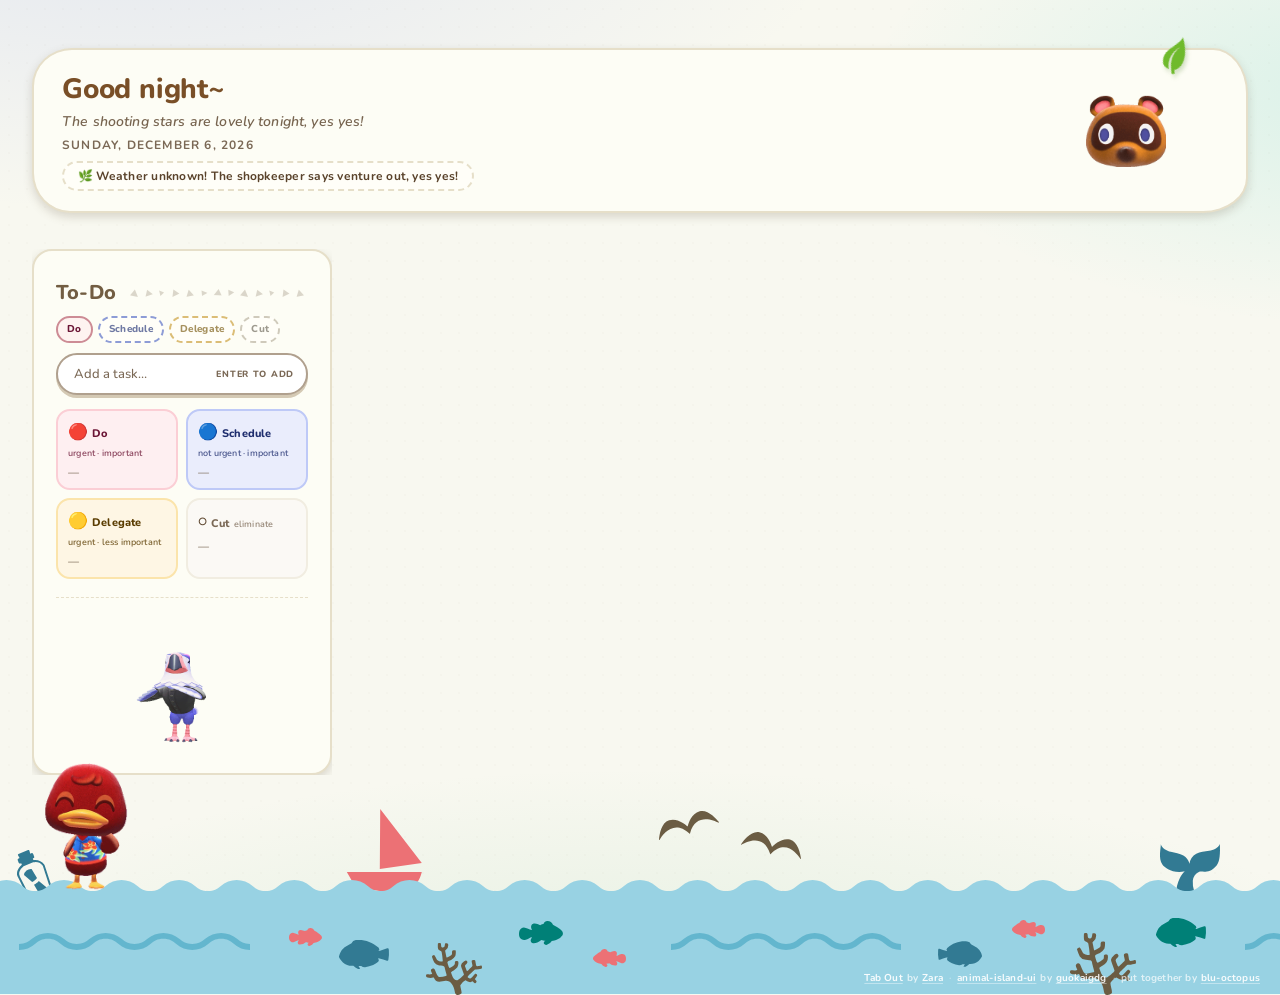
==== commit 4b370af3: "cleanup" ====
--- a/extension/index.html
+++ b/extension/index.html
@@ -5,7 +5,7 @@
   <meta name="viewport" content="width=device-width, initial-scale=1.0">
   <title>Home</title>
 
-  <!-- Google Fonts: Nunito + M PLUS Rounded 1c  - Animal Crossing-style rounded letterforms -->
+  <!-- Google Fonts: Nunito + M PLUS Rounded 1c  - cozy island-style rounded letterforms -->
   <link rel="preconnect" href="https://fonts.googleapis.com">
   <link rel="preconnect" href="https://fonts.gstatic.com" crossorigin>
   <link href="https://fonts.googleapis.com/css2?family=Nunito:wght@400;500;600;700;800;900&family=M+PLUS+Rounded+1c:wght@400;500;700;800&display=swap" rel="stylesheet">
@@ -28,7 +28,7 @@
       <div class="weather-line" id="weatherLine" style="display:none"></div>
     </div>
     <div class="header-right">
-      <img class="tom-nook-header" src="assets/tom-nook-head-emoji.gif" alt="Tom Nook" aria-hidden="true">
+      <img class="tom-nook-header" src="assets/tom-nook-head-emoji.gif" alt="Shopkeeper" aria-hidden="true">
     </div>
     <span class="header-leaf" aria-hidden="true">
       <svg viewBox="0 0 24 24" width="36" height="36" xmlns="http://www.w3.org/2000/svg">
--- a/extension/style.css
+++ b/extension/style.css
@@ -1,7 +1,7 @@
 /* ============================================================
    Tab Out  -X Animal Island theme
-   Inspired by animal-island-ui (Animal Crossing: New Horizons vibes).
-   Warm parchment, pill buttons with 3D Nintendo-press shadows,
+   Inspired by animal-island-ui (cozy island life vibes).
+   Warm parchment, pill buttons with 3D island button-press shadows,
    rounded Nunito typography, and friendly NookPhone colors.
 
    Original selectors are preserved so app.js keeps working.
@@ -40,7 +40,7 @@
   --status-cooling: #f5c31c;         /* warning yellow */
   --status-abandoned: #e05a5a;       /* soft game-red */
 
-  /* ---- 3D shadow colors (Nintendo button-press) ---- */
+  /* ---- 3D shadow colors (island button-press) ---- */
   --press-shadow: #bdaea0;           /* button bottom shadow */
   --press-shadow-soft: #d4c9b4;      /* input bottom shadow */
   --card-shadow: 0 4px 10px rgba(107, 92, 67, 0.22);
@@ -217,7 +217,7 @@
   position: relative;
 }
 
-/* Tom Nook head gif - right side of header, vertically centered */
+/* shopkeeper head gif - right side of header, vertically centered */
 .header-right {
   display: flex;
   align-items: center;
@@ -1256,6 +1256,48 @@
   outline: 2.5px dashed var(--accent-rose) !important;
   outline-offset: 3px;
   background: color-mix(in srgb, var(--accent-rose) 7%, var(--card-bg-soft)) !important;
+}
+
+/* ---- New-group drop zone (appears at end of grid while dragging a tab chip) ---- */
+.new-group-drop-zone {
+  border: 2.5px dashed var(--warm-gray) !important;
+  border-top: 2.5px dashed var(--warm-gray) !important;
+  background: transparent !important;
+  box-shadow: none !important;
+  display: flex;
+  align-items: center;
+  justify-content: center;
+  min-height: 72px;
+  opacity: 0.6;
+  transition: opacity 0.2s, border-color 0.2s, background 0.2s;
+  cursor: copy;
+}
+.new-group-drop-zone.drop-active,
+.new-group-drop-zone:hover {
+  border-color: var(--accent-teal) !important;
+  background: color-mix(in srgb, var(--accent-teal) 8%, var(--card-bg-soft)) !important;
+  opacity: 1;
+}
+.new-group-drop-label {
+  font-family: var(--font-body);
+  font-size: 12px;
+  font-weight: 800;
+  color: var(--muted);
+  letter-spacing: 0.04em;
+  pointer-events: none;
+}
+.new-group-drop-zone.drop-active .new-group-drop-label {
+  color: var(--accent-teal);
+}
+
+/* ---- Solo group card (tab dragged to its own group) ---- */
+.solo-group {
+  border-top-style: dashed !important;
+  opacity: 0.92;
+}
+.solo-release-btn {
+  font-size: 9px;
+  margin-left: 2px;
 }
 
 /* Floating drag hint banner */
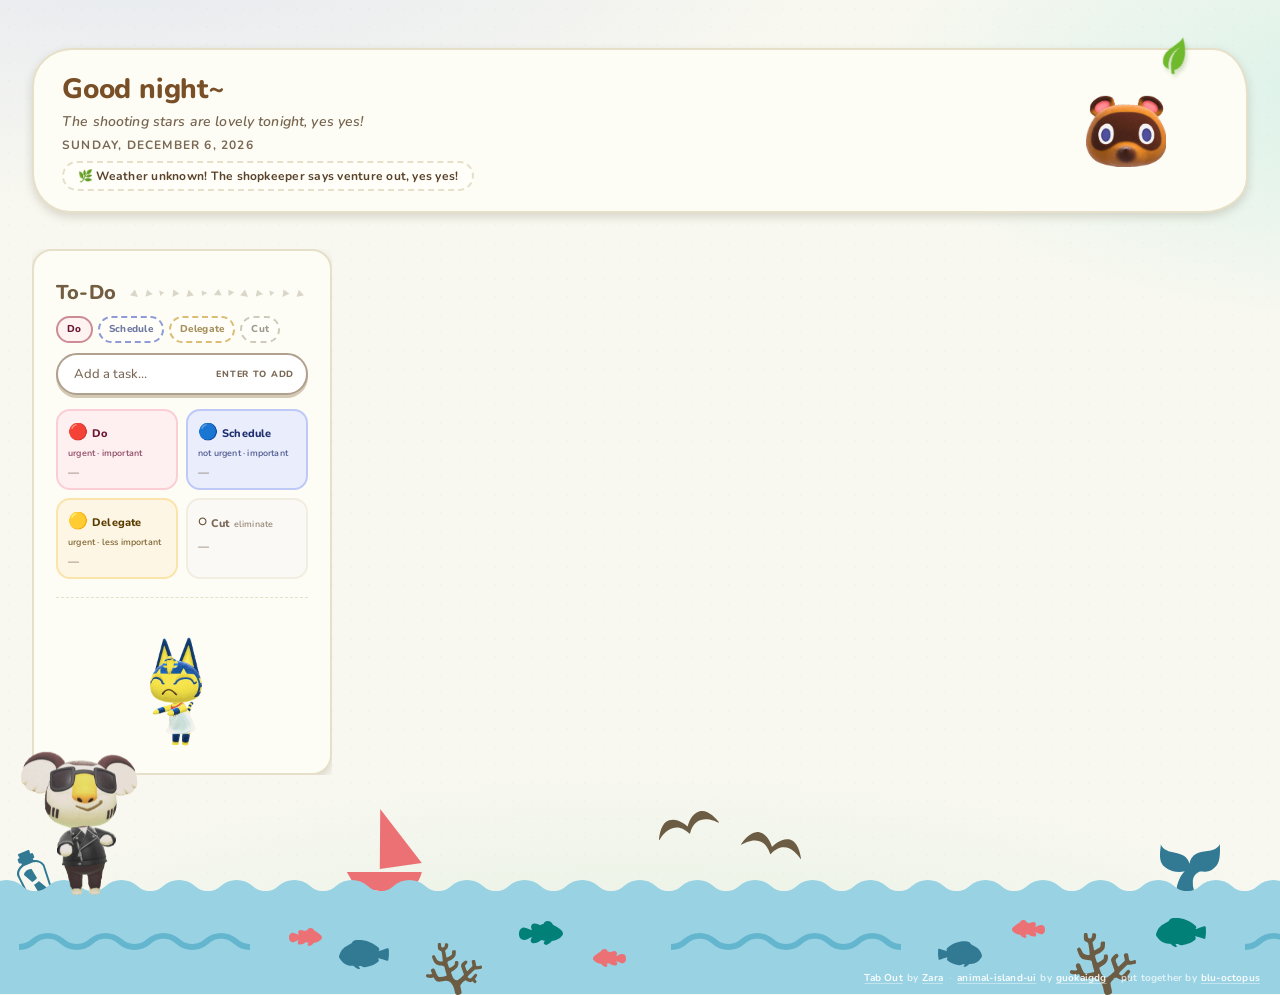
==== commit dca5a8e0: "fix: remove inline event handlers to satisfy Chrome extension CSP Made-with: Cursor" ====
--- a/extension/index.html
+++ b/extension/index.html
@@ -177,7 +177,7 @@
 
 <!-- Personal config (gitignored) ??? defines LOCAL_LANDING_PAGE_PATTERNS etc. -->
 <!-- If the file doesn't exist, that's fine ??? app.js uses sensible defaults. -->
-<script src="config.local.js" onerror="/* no personal config, that's fine */"></script>
+<script src="config.local.js"></script><!-- optional; missing file is fine, app.js uses defaults -->
 
 <!-- Main dashboard logic ??? loads last so the DOM is ready -->
 <script src="app.js"></script>
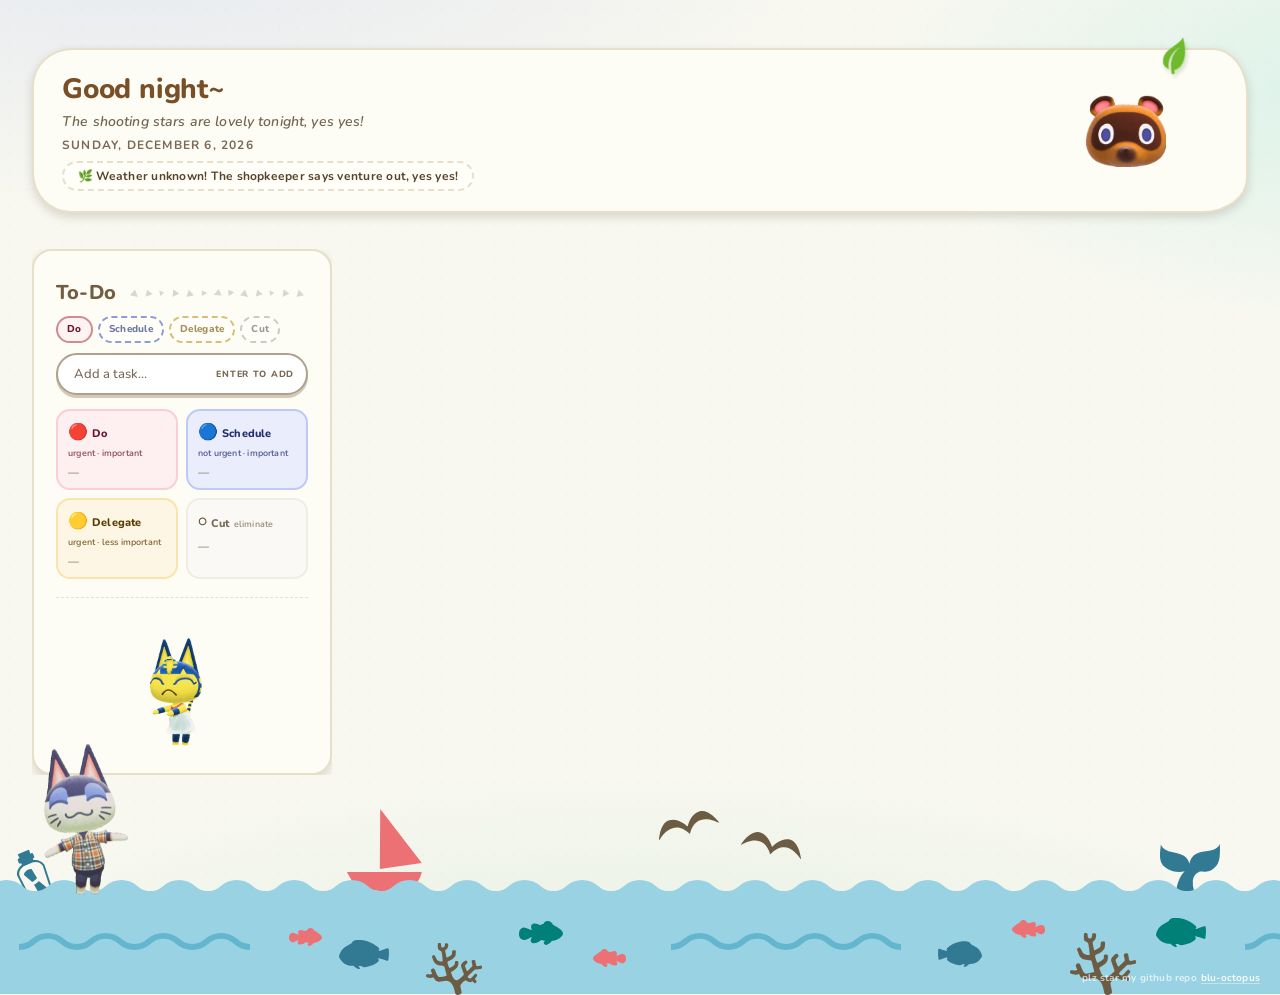
==== commit 06618c33: "readme" ====
--- a/extension/index.html
+++ b/extension/index.html
@@ -144,17 +144,9 @@
 
   <!-- Credits overlaid on the ocean wave -->
   <div class="footer-credits" aria-label="Credits">
-    <a href="https://github.com/zarazhangrui/tab-out" target="_top">Tab Out</a>
-    <span>by</span>
-    <a href="https://x.com/zarazhangrui" target="_top">Zara</a>
-
-    <span class="footer-credits-sep">&middot;</span>
-    <a href="https://github.com/guokaigdg/animal-island-ui" target="_top">animal-island-ui</a>
-    <span>by</span>
-    <a href="https://github.com/guokaigdg" target="_top">guokaigdg</a>
-
-    <span class="footer-credits-sep">&middot;</span>
-    <span> put together by </span>
+    <span> plz star my github 
+      <a href="https://github.com/blu-octopus/tab-out-but-cute" target="_top">
+      </a>repo</a> </span>
     <a href="https://github.com/blu-octopus" target="_top">blu-octopus</a>
   </div>
 
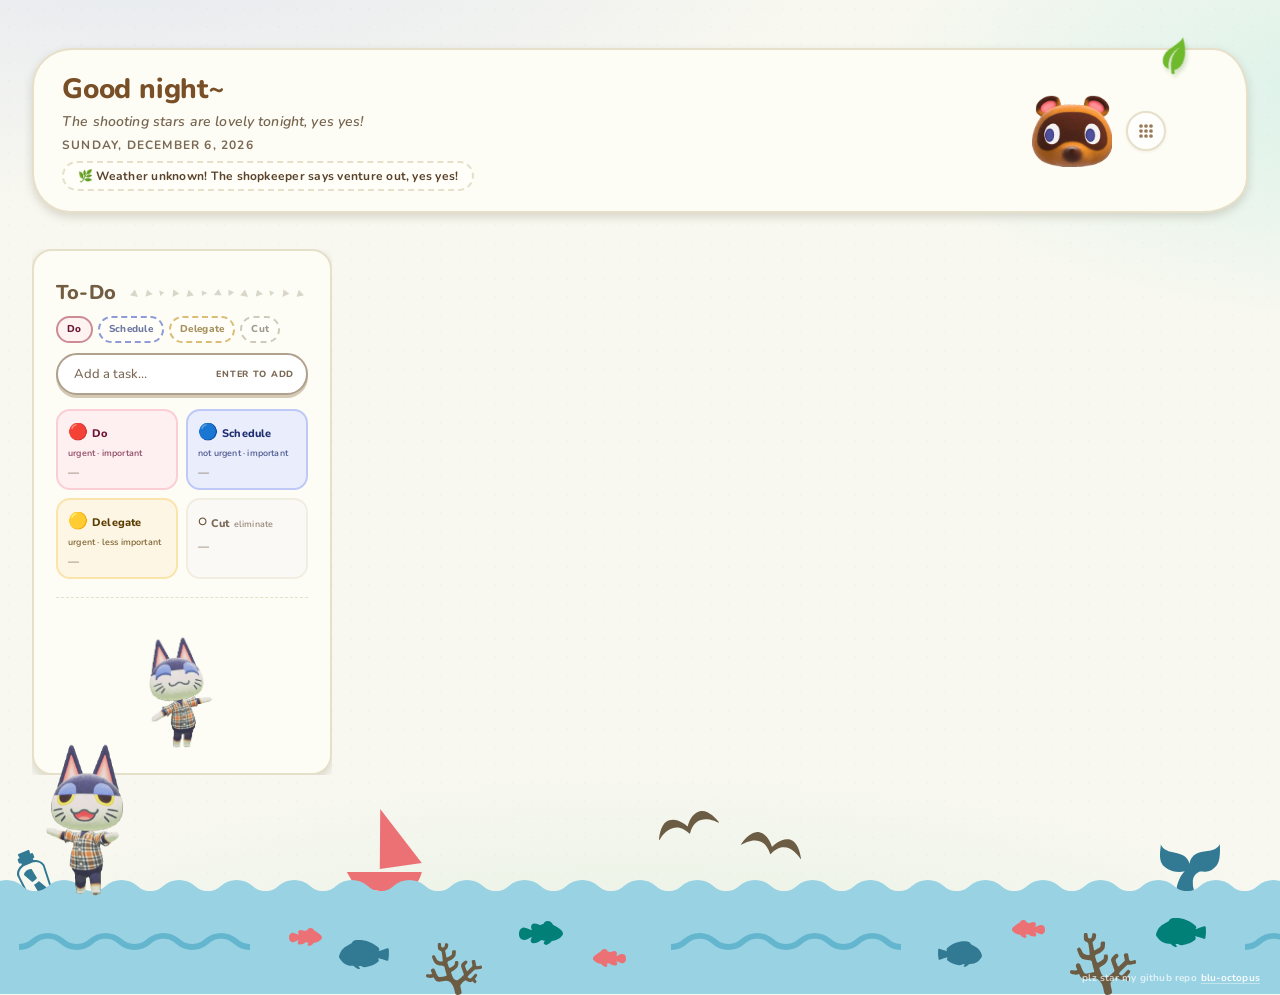
==== commit 44fb3362: "added in waffle grid for quick access" ====
--- a/extension/index.html
+++ b/extension/index.html
@@ -29,6 +29,61 @@
     </div>
     <div class="header-right">
       <img class="tom-nook-header" src="assets/tom-nook-head-emoji.gif" alt="Shopkeeper" aria-hidden="true">
+      <!-- Google Apps launcher (same 9-dot control as Gmail / Workspace top bar opens this style of menu elsewhere) -->
+      <div class="google-apps-wrap" id="googleAppsWrap">
+        <button type="button" class="google-apps-btn" id="googleAppsBtn" aria-label="Google apps"
+          aria-expanded="false" aria-haspopup="true" aria-controls="googleAppsPanel">
+          <svg class="google-apps-icon" width="18" height="18" viewBox="0 0 18 18" aria-hidden="true">
+            <circle cx="4" cy="4" r="1.85" fill="currentColor"/><circle cx="9" cy="4" r="1.85" fill="currentColor"/><circle cx="14" cy="4" r="1.85" fill="currentColor"/>
+            <circle cx="4" cy="9" r="1.85" fill="currentColor"/><circle cx="9" cy="9" r="1.85" fill="currentColor"/><circle cx="14" cy="9" r="1.85" fill="currentColor"/>
+            <circle cx="4" cy="14" r="1.85" fill="currentColor"/><circle cx="9" cy="14" r="1.85" fill="currentColor"/><circle cx="14" cy="14" r="1.85" fill="currentColor"/>
+          </svg>
+        </button>
+        <div class="google-apps-panel" id="googleAppsPanel" role="menu" aria-label="Google services" hidden>
+          <div class="google-apps-panel-inner" role="none">
+            <a class="google-apps-item" role="menuitem" href="https://mail.google.com/" target="_blank" rel="noopener noreferrer">
+              <span class="google-apps-item-icon" aria-hidden="true"><svg xmlns="http://www.w3.org/2000/svg" fill="none" viewBox="0 0 24 24" stroke="currentColor" stroke-width="2" stroke-linecap="round" stroke-linejoin="round"><rect width="18" height="14" x="3" y="5" rx="2"/><path d="M3 7l8.3 5.7a2 2 0 002.4 0L21 7"/></svg></span>
+              Gmail
+            </a>
+            <a class="google-apps-item" role="menuitem" href="https://calendar.google.com/" target="_blank" rel="noopener noreferrer">
+              <span class="google-apps-item-icon" aria-hidden="true"><svg xmlns="http://www.w3.org/2000/svg" fill="none" viewBox="0 0 24 24" stroke="currentColor" stroke-width="2" stroke-linecap="round" stroke-linejoin="round"><path d="M8 2v4"/><path d="M16 2v4"/><rect width="18" height="18" x="3" y="4" rx="2"/><path d="M3 10h18"/></svg></span>
+              Calendar
+            </a>
+            <a class="google-apps-item" role="menuitem" href="https://drive.google.com/" target="_blank" rel="noopener noreferrer">
+              <span class="google-apps-item-icon" aria-hidden="true"><svg xmlns="http://www.w3.org/2000/svg" fill="none" viewBox="0 0 24 24" stroke="currentColor" stroke-width="2" stroke-linecap="round" stroke-linejoin="round"><path d="M4 6h7l2 2h7a1 1 0 011 1v9a1 1 0 01-1 1H4a1 1 0 01-1-1V7a1 1 0 011-1z"/></svg></span>
+              Drive
+            </a>
+            <a class="google-apps-item" role="menuitem" href="https://docs.google.com/document/" target="_blank" rel="noopener noreferrer">
+              <span class="google-apps-item-icon" aria-hidden="true"><svg xmlns="http://www.w3.org/2000/svg" fill="none" viewBox="0 0 24 24" stroke="currentColor" stroke-width="2" stroke-linecap="round" stroke-linejoin="round"><path d="M14 2H6a2 2 0 00-2 2v16a2 2 0 002 2h12a2 2 0 002-2V8z"/><path d="M14 2v6h6"/><path d="M8 13h8"/><path d="M8 17h6"/><path d="M8 9h4"/></svg></span>
+              Docs
+            </a>
+            <a class="google-apps-item" role="menuitem" href="https://docs.google.com/spreadsheets/" target="_blank" rel="noopener noreferrer">
+              <span class="google-apps-item-icon" aria-hidden="true"><svg xmlns="http://www.w3.org/2000/svg" fill="none" viewBox="0 0 24 24" stroke="currentColor" stroke-width="2" stroke-linecap="round" stroke-linejoin="round"><rect width="18" height="18" x="3" y="3" rx="2"/><path d="M3 9h18"/><path d="M3 15h18"/><path d="M9 3v18"/><path d="M15 3v18"/></svg></span>
+              Sheets
+            </a>
+            <a class="google-apps-item" role="menuitem" href="https://docs.google.com/presentation/" target="_blank" rel="noopener noreferrer">
+              <span class="google-apps-item-icon" aria-hidden="true"><svg xmlns="http://www.w3.org/2000/svg" fill="none" viewBox="0 0 24 24" stroke="currentColor" stroke-width="2" stroke-linecap="round" stroke-linejoin="round"><rect width="20" height="13" x="2" y="4" rx="2"/><path d="M8 21h8"/><path d="M12 17v4"/></svg></span>
+              Slides
+            </a>
+            <a class="google-apps-item" role="menuitem" href="https://docs.google.com/forms/" target="_blank" rel="noopener noreferrer">
+              <span class="google-apps-item-icon" aria-hidden="true"><svg xmlns="http://www.w3.org/2000/svg" fill="none" viewBox="0 0 24 24" stroke="currentColor" stroke-width="2" stroke-linecap="round" stroke-linejoin="round"><path d="M9 5H7a2 2 0 00-2 2v12a2 2 0 002 2h10a2 2 0 002-2V7a2 2 0 00-2-2h-2"/><path d="M9 5a2 2 0 012-2h0a2 2 0 012 2"/><path d="M9 12h6"/><path d="M9 16h6"/></svg></span>
+              Forms
+            </a>
+            <a class="google-apps-item" role="menuitem" href="https://meet.google.com/" target="_blank" rel="noopener noreferrer">
+              <span class="google-apps-item-icon" aria-hidden="true"><svg xmlns="http://www.w3.org/2000/svg" fill="none" viewBox="0 0 24 24" stroke="currentColor" stroke-width="2" stroke-linecap="round" stroke-linejoin="round"><rect width="14" height="12" x="2" y="6" rx="2"/><path d="m22 8-4 3v2l4 3V8z"/></svg></span>
+              Meet
+            </a>
+            <a class="google-apps-item" role="menuitem" href="https://keep.google.com/" target="_blank" rel="noopener noreferrer">
+              <span class="google-apps-item-icon" aria-hidden="true"><svg xmlns="http://www.w3.org/2000/svg" fill="none" viewBox="0 0 24 24" stroke="currentColor" stroke-width="2" stroke-linecap="round" stroke-linejoin="round"><path d="M8 3H6a2 2 0 00-2 2v14l4-2 4 2V5a2 2 0 00-2-2z"/><path d="M8 11h4"/><path d="M8 15h4"/></svg></span>
+              Keep
+            </a>
+            <a class="google-apps-item google-apps-more" role="menuitem" href="https://www.google.com/about/products/" target="_blank" rel="noopener noreferrer">
+              <span class="google-apps-item-icon" aria-hidden="true"><svg xmlns="http://www.w3.org/2000/svg" fill="none" viewBox="0 0 24 24" stroke="currentColor" stroke-width="2" stroke-linecap="round" stroke-linejoin="round"><circle cx="6" cy="12" r="1.25"/><circle cx="12" cy="12" r="1.25"/><circle cx="18" cy="12" r="1.25"/></svg></span>
+              More from Google ��
+            </a>
+          </div>
+        </div>
+      </div>
     </div>
     <span class="header-leaf" aria-hidden="true">
       <svg viewBox="0 0 24 24" width="36" height="36" xmlns="http://www.w3.org/2000/svg">
--- a/extension/style.css
+++ b/extension/style.css
@@ -215,6 +215,8 @@
   border-radius: var(--r-card-title);
   box-shadow: var(--card-shadow);
   position: relative;
+  /* Sit above .right-rail / matrix (later siblings paint on top by default) so the apps dropdown is not covered */
+  z-index: 80;
 }
 
 /* shopkeeper head gif - right side of header, vertically centered */
@@ -224,6 +226,126 @@
   align-self: center;
   padding-right: 52px;   /* clear the absolute-positioned leaf */
   flex-shrink: 0;
+  gap: 14px;
+}
+
+/* Google Workspace-style app launcher (9-dot waffle) ??? opens link grid in-page */
+.google-apps-wrap {
+  position: relative;
+  flex-shrink: 0;
+  z-index: 1; /* panel stacks above Tom Nook / leaf decorations inside header */
+}
+
+.google-apps-btn {
+  display: inline-flex;
+  align-items: center;
+  justify-content: center;
+  width: 40px;
+  height: 40px;
+  padding: 0;
+  margin: 0;
+  border: 2px solid var(--warm-gray);
+  border-radius: 999px;
+  background: rgba(255, 255, 255, 0.65);
+  color: var(--ink-strong);
+  cursor: pointer;
+  box-shadow: 0 1px 3px rgba(80, 60, 40, 0.08);
+  transition: background 0.18s ease, border-color 0.18s ease, transform 0.12s ease;
+}
+
+.google-apps-btn:hover {
+  background: #fffef8;
+  border-color: #c9c4b8;
+}
+
+.google-apps-btn:focus-visible {
+  outline: none;
+  box-shadow: 0 0 0 3px rgba(111, 186, 44, 0.45);
+}
+
+.google-apps-btn:active {
+  transform: scale(0.96);
+}
+
+.google-apps-icon {
+  display: block;
+  opacity: 0.76;
+}
+
+.google-apps-panel {
+  position: absolute;
+  right: 0;
+  top: calc(100% + 10px);
+  min-width: 260px;
+  max-width: min(92vw, 320px);
+  padding: 6px;
+  background: var(--card-bg-soft);
+  border: 2px solid var(--warm-gray);
+  border-radius: var(--r-card);
+  box-shadow: var(--card-shadow);
+  z-index: 2;
+}
+
+.google-apps-panel[hidden] {
+  display: none !important;
+}
+
+.google-apps-panel-inner {
+  display: grid;
+  grid-template-columns: 1fr 1fr;
+  gap: 4px;
+}
+
+.google-apps-item {
+  display: flex;
+  align-items: center;
+  gap: 10px;
+  font-family: var(--font-body);
+  font-weight: 700;
+  font-size: 13px;
+  letter-spacing: 0.02em;
+  color: var(--ink-strong);
+  text-decoration: none;
+  padding: 10px 12px;
+  border-radius: var(--r-pill);
+  border: 2px solid transparent;
+  transition: background 0.15s ease, border-color 0.15s ease;
+}
+
+/* Rounded stroke icons  -X same cozy weight as matrix / heroicons-style UI */
+.google-apps-item-icon {
+  flex-shrink: 0;
+  width: 22px;
+  height: 22px;
+  color: var(--ink-strong);
+  opacity: 0.82;
+}
+
+.google-apps-item-icon svg {
+  display: block;
+  width: 100%;
+  height: 100%;
+}
+
+.google-apps-item:hover,
+.google-apps-item:focus-visible {
+  background: rgba(255, 255, 255, 0.9);
+  border-color: var(--warm-gray);
+  outline: none;
+}
+
+.google-apps-item.google-apps-more {
+  grid-column: 1 / -1;
+  justify-content: center;
+  gap: 8px;
+  font-size: 12px;
+  font-weight: 700;
+  color: var(--muted);
+  padding: 8px 10px;
+}
+
+.google-apps-item.google-apps-more .google-apps-item-icon {
+  opacity: 0.65;
 }
 
 .tom-nook-header {
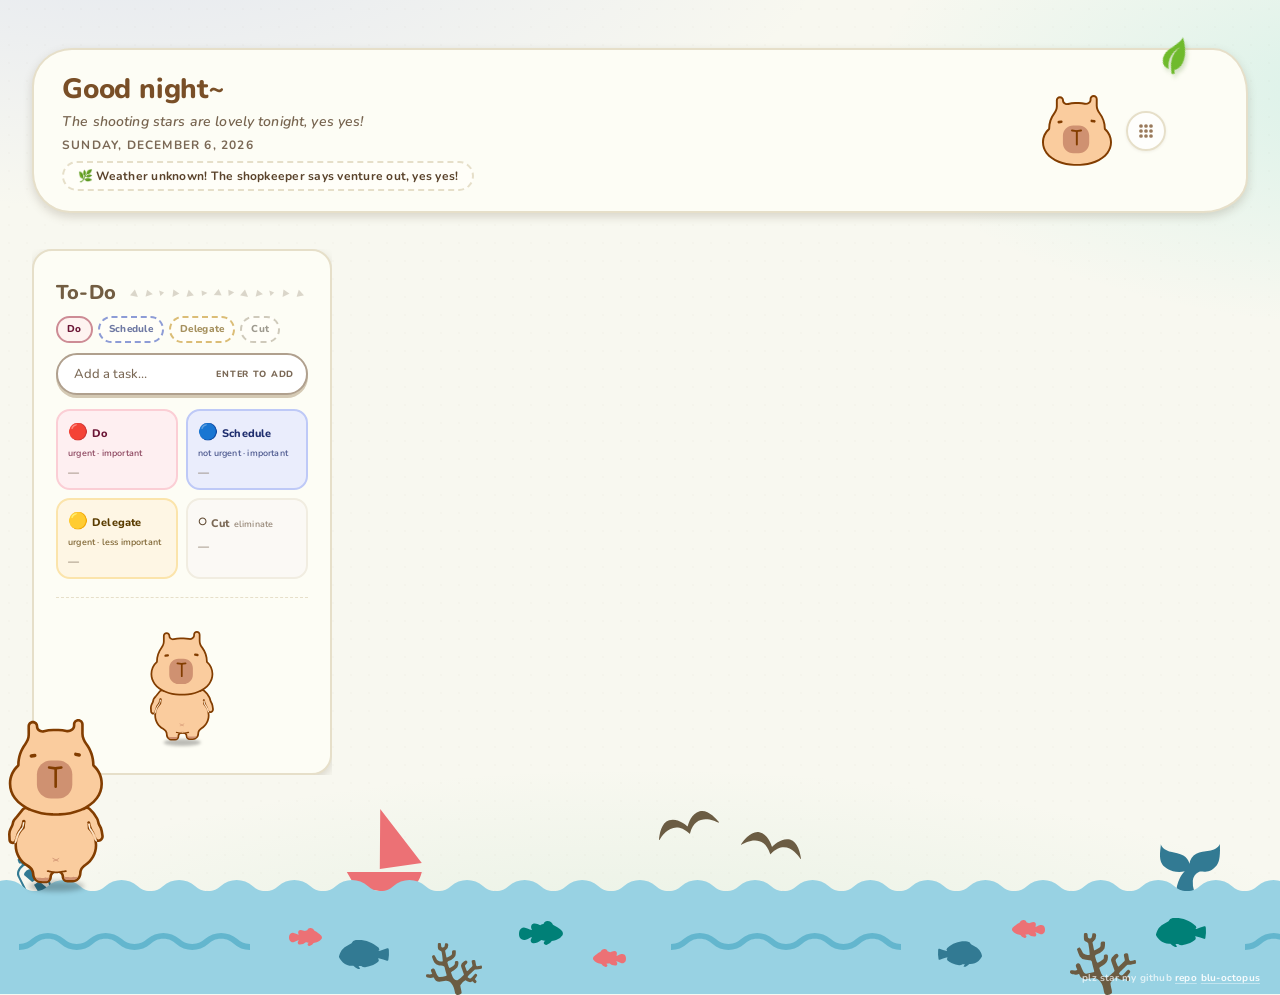
==== commit b3080164: "capy added! double check svg for full body" ====
--- a/extension/index.html
+++ b/extension/index.html
@@ -28,7 +28,7 @@
       <div class="weather-line" id="weatherLine" style="display:none"></div>
     </div>
     <div class="header-right">
-      <img class="tom-nook-header" src="assets/tom-nook-head-emoji.gif" alt="Shopkeeper" aria-hidden="true">
+      <div class="header-mascot-host" id="headerMascotHost" aria-hidden="true"></div>
       <!-- Google Apps launcher (same 9-dot control as Gmail / Workspace top bar opens this style of menu elsewhere) -->
       <div class="google-apps-wrap" id="googleAppsWrap">
         <button type="button" class="google-apps-btn" id="googleAppsBtn" aria-label="Google apps"
@@ -79,7 +79,7 @@
             </a>
             <a class="google-apps-item google-apps-more" role="menuitem" href="https://www.google.com/about/products/" target="_blank" rel="noopener noreferrer">
               <span class="google-apps-item-icon" aria-hidden="true"><svg xmlns="http://www.w3.org/2000/svg" fill="none" viewBox="0 0 24 24" stroke="currentColor" stroke-width="2" stroke-linecap="round" stroke-linejoin="round"><circle cx="6" cy="12" r="1.25"/><circle cx="12" cy="12" r="1.25"/><circle cx="18" cy="12" r="1.25"/></svg></span>
-              More from Google ��
+              More from Google <span class="google-apps-more-arrow" aria-hidden="true">&rarr;</span>
             </a>
           </div>
         </div>
@@ -190,18 +190,15 @@
     <div class="last-refresh" id="lastRefresh"></div>
   </footer>
 
-  <!-- Capybaras swimming in the ocean footer -->
-  <!-- Villager dancer cycles through GIFs in assets/villager dancing/ -->
+  <!-- Animated SVG buddy in the ocean footer (click to swap) -->
   <div class="villager-footer" id="villagerFooter">
     <div class="villager-bubble" id="villagerBubble"></div>
-    <img class="villager-dancer" id="villagerDancer" src="" alt="" aria-hidden="true">
+    <div class="footer-mascot-host" id="footerMascotHost" aria-hidden="true"></div>
   </div>
 
   <!-- Credits overlaid on the ocean wave -->
   <div class="footer-credits" aria-label="Credits">
-    <span> plz star my github 
-      <a href="https://github.com/blu-octopus/tab-out-but-cute" target="_top">
-      </a>repo</a> </span>
+    <span> plz star my github <a href="https://github.com/blu-octopus/tab-out-but-cute" target="_top">repo</a></span>
     <a href="https://github.com/blu-octopus" target="_top">blu-octopus</a>
   </div>
 
--- a/extension/style.css
+++ b/extension/style.css
@@ -110,8 +110,7 @@
   padding: 48px 32px 220px; /* extra bottom room for taller SVG ocean */
 }
 
-/* Villager dancer - cycles through GIFs from assets/villager dancing/
-   Anchored to the left side of the ocean scene. */
+/* Footer capy SVG �X anchored to the left side of the ocean scene */
 .villager-footer {
   position: absolute;
   bottom: 96px;
@@ -124,12 +123,64 @@
   cursor: url('icons/cursor-finger.png') 0 0, pointer;
 }
 
-.villager-dancer {
-  height: 160px;
-  width: auto;
-  image-rendering: auto;
+.footer-mascot-host {
   display: block;
   transition: opacity 0.35s ease;
+  cursor: inherit;
+}
+
+.capy-mascot-img {
+  display: block;
+  max-width: 100%;
+  height: auto;
+  object-fit: contain;
+  user-select: none;
+  -webkit-user-drag: none;
+}
+
+/* Light motion on bundled SVG mascots */
+.mascot-anim-bob .capy-mascot-img {
+  animation: mascot-bob 2.35s ease-in-out infinite;
+  transform-origin: 50% 88%;
+}
+.mascot-anim-sway .capy-mascot-img {
+  animation: mascot-sway 2.75s ease-in-out infinite;
+  transform-origin: 50% 90%;
+}
+.mascot-anim-float .capy-mascot-img {
+  animation: mascot-float 3.1s ease-in-out infinite;
+  transform-origin: 50% 88%;
+}
+.mascot-anim-bounce .capy-mascot-img {
+  animation: mascot-bounce 2.05s ease-in-out infinite;
+  transform-origin: 50% 88%;
+}
+.mascot-anim-wiggle .capy-mascot-img {
+  animation: mascot-wiggle 2.45s ease-in-out infinite;
+  transform-origin: 50% 88%;
+}
+
+@keyframes mascot-bob {
+  0%, 100% { transform: translateY(0) rotate(-2.5deg); }
+  50%      { transform: translateY(-10px) rotate(2.5deg); }
+}
+@keyframes mascot-sway {
+  0%, 100% { transform: rotate(-7deg); }
+  50%      { transform: rotate(7deg); }
+}
+@keyframes mascot-float {
+  0%, 100% { transform: translateY(0); }
+  50%      { transform: translateY(-12px); }
+}
+@keyframes mascot-bounce {
+  0%, 100% { transform: translateY(0) scale(1); }
+  35%      { transform: translateY(-14px) scale(1.04); }
+  55%      { transform: translateY(0) scale(1); }
+}
+@keyframes mascot-wiggle {
+  0%, 100% { transform: rotate(-4deg); }
+  33%      { transform: rotate(5deg); }
+  66%      { transform: rotate(-5deg); }
 }
 
 /* Speech bubble that appears on hover */
@@ -219,7 +270,7 @@
   z-index: 80;
 }
 
-/* shopkeeper head gif - right side of header, vertically centered */
+/* Header mascot SVG - right side of header, vertically centered */
 .header-right {
   display: flex;
   align-items: center;
@@ -348,11 +399,25 @@
   opacity: 0.65;
 }
 
-.tom-nook-header {
+.google-apps-more-arrow {
+  margin-left: 0.15em;
+  opacity: 0.9;
+  letter-spacing: 0;
+}
+
+.header-mascot-host {
   height: 72px;
-  width: auto;
-  image-rendering: auto;
-  display: block;
+  width: 70px;
+  flex-shrink: 0;
+  display: flex;
+  align-items: center;
+  justify-content: center;
+}
+
+.header-mascot-host .capy-mascot-img {
+  width: 70px;
+  height: auto;
+  max-height: 72px;
 }
 
 /* Balanced leaf  -X sits centered on the top-right curve of the organic header */
@@ -2044,7 +2109,7 @@
 }
 
 /* ============================================================
-   MATRIX FOOTER VILLAGER  -  mini villager at bottom of To-Do
+   MATRIX FOOTER MASCOT  -  mini SVG buddy at bottom of To-Do
    ============================================================ */
 .matrix-villager-wrap {
   display: flex;
@@ -2058,12 +2123,17 @@
   user-select: none;
 }
 
-.matrix-villager-img {
-  height: 120px;
-  width: auto;
-  image-rendering: auto;
+.matrix-mascot-host {
   display: block;
   transition: opacity 0.3s ease;
+}
+
+.matrix-mascot-host .capy-mascot-img {
+  display: block;
+  margin: 0 auto;
+  width: 64px;
+  height: auto;
+  max-height: 124px;
 }
 
 .matrix-villager-bubble {
@@ -2170,6 +2240,22 @@
   line-height: 1;
 }
 
+.tab-metrics-mascot-cell {
+  justify-content: center;
+  padding: 2px 8px;
+}
+
+.tab-metrics-capy-head {
+  display: block;
+  width: 52px;
+  height: auto;
+  animation: mascot-bob 2.55s ease-in-out infinite;
+  transform-origin: 50% 90%;
+  user-select: none;
+  pointer-events: none;
+  -webkit-user-drag: none;
+}
+
 /* ============================================================
    GLOBAL FOCUS  -X yellow, never blue
    ============================================================ */
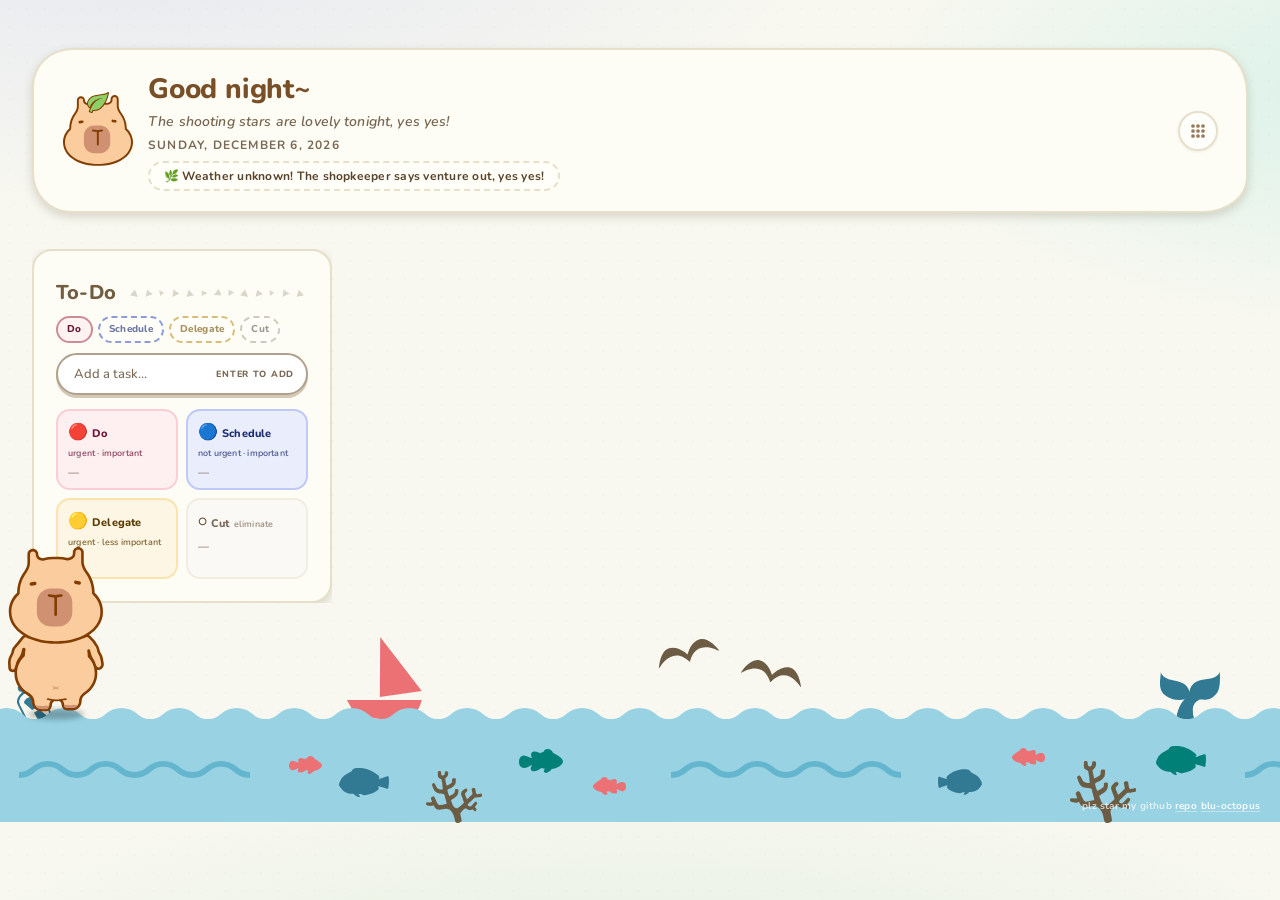
==== commit 22714e0f: "capy theme now!" ====
--- a/extension/index.html
+++ b/extension/index.html
@@ -21,14 +21,27 @@
        HEADER ??? greeting on the left
        ================================================================ -->
   <header>
-    <div class="header-left">
-      <h1 id="greeting"></h1>
-      <div class="greeting-sub" id="greetingSub"></div>
-      <div class="date" id="dateDisplay"></div>
-      <div class="weather-line" id="weatherLine" style="display:none"></div>
+    <div class="header-main">
+      <div class="header-mascot-column" aria-hidden="true">
+        <div class="header-mascot-stack">
+          <span class="header-hud-leaf-outer">
+            <span class="header-hud-leaf">
+              <svg viewBox="0 0 24 24" width="24" height="24" xmlns="http://www.w3.org/2000/svg" aria-hidden="true">
+                <path d="M17,8C8,10 5.9,16.17 3.82,21.34L5.71,22L6.66,19.7C7.14,19.87 7.64,20 8,20C19,20 22,3 22,3C21,5 14,5.25 9,6.25C4,7.25 2,11.5 2,13.5C2,15.5 3.75,17.25 3.75,17.25C7,8 17,8 17,8Z"/>
+              </svg>
+            </span>
+          </span>
+          <div class="header-mascot-inner" id="headerMascotHost"></div>
+        </div>
+      </div>
+      <div class="header-left">
+        <h1 id="greeting"></h1>
+        <div class="greeting-sub" id="greetingSub"></div>
+        <div class="date" id="dateDisplay"></div>
+        <div class="weather-line" id="weatherLine" style="display:none"></div>
+      </div>
     </div>
     <div class="header-right">
-      <div class="header-mascot-host" id="headerMascotHost" aria-hidden="true"></div>
       <!-- Google Apps launcher (same 9-dot control as Gmail / Workspace top bar opens this style of menu elsewhere) -->
       <div class="google-apps-wrap" id="googleAppsWrap">
         <button type="button" class="google-apps-btn" id="googleAppsBtn" aria-label="Google apps"
@@ -85,11 +98,6 @@
         </div>
       </div>
     </div>
-    <span class="header-leaf" aria-hidden="true">
-      <svg viewBox="0 0 24 24" width="36" height="36" xmlns="http://www.w3.org/2000/svg">
-        <path fill="currentColor" d="M17,8C8,10 5.9,16.17 3.82,21.34L5.71,22L6.66,19.7C7.14,19.87 7.64,20 8,20C19,20 22,3 22,3C21,5 14,5.25 9,6.25C4,7.25 2,11.5 2,13.5C2,15.5 3.75,17.25 3.75,17.25C7,8 17,8 17,8Z"/>
-      </svg>
-    </span>
   </header>
 
   <!-- ================================================================
--- a/extension/style.css
+++ b/extension/style.css
@@ -258,7 +258,8 @@
 header {
   display: flex;
   justify-content: space-between;
-  align-items: flex-start;
+  align-items: center;
+  gap: 16px;
   margin-bottom: 36px;
   padding: 20px 28px;
   background: var(--card-bg-soft);
@@ -270,12 +271,100 @@
   z-index: 80;
 }
 
-/* Header mascot SVG - right side of header, vertically centered */
+/* Mascot + greeting stay grouped on the left; waffle stays right */
+.header-main {
+  display: flex;
+  align-items: center;
+  gap: 14px;
+  flex: 1;
+  min-width: 0;
+}
+
+.header-left {
+  flex: 1;
+  min-width: 0;
+}
+
+/* Capy head + leaf �X column height matches stack; row centers vs .header-left */
+.header-mascot-column {
+  flex-shrink: 0;
+  display: flex;
+  align-items: center;
+}
+
+.header-mascot-stack {
+  position: relative;
+  display: inline-flex;
+  flex-direction: column;
+  align-items: center;
+  justify-content: flex-end;
+  animation: mascot-bob 2.55s ease-in-out infinite;
+  transform-origin: 50% 100%;
+}
+
+.header-hud-leaf-outer {
+  position: absolute;
+  /* Higher on the head (crown / between ears) �X ratio to bundled head.svg */
+  top: -5px;
+  left: 50%;
+  width: 24px;
+  height: 24px;
+  margin-left: -12px;
+  z-index: 2;
+  pointer-events: none;
+}
+
+.header-hud-leaf {
+  display: flex;
+  align-items: center;
+  justify-content: center;
+  width: 100%;
+  height: 100%;
+  animation: headerHudLeafSway 4.8s ease-in-out infinite;
+}
+
+.header-hud-leaf svg {
+  display: block;
+  width: 100%;
+  height: 100%;
+}
+
+/* Match capy head.svg outline brown (#823D00); soft leaf fill like island greens */
+.header-hud-leaf svg path {
+  fill: #8fd066;
+  stroke: #823d00;
+  stroke-width: 2.1;
+  stroke-linejoin: round;
+  stroke-linecap: round;
+  paint-order: stroke fill;
+}
+
+@keyframes headerHudLeafSway {
+  0%, 100% { transform: rotate(-20deg) translateY(0); }
+  50%      { transform: rotate(-14deg) translateY(-1px); }
+}
+
+.header-mascot-inner {
+  position: relative;
+  z-index: 1;
+  display: flex;
+  align-items: center;
+  justify-content: center;
+  width: 72px;
+}
+
+.header-mascot-inner .capy-mascot-img {
+  display: block;
+  width: 70px;
+  height: auto;
+  max-height: 72px;
+}
+
+/* Google apps + controls, right side of header */
 .header-right {
   display: flex;
   align-items: center;
-  align-self: center;
-  padding-right: 52px;   /* clear the absolute-positioned leaf */
+  padding-right: 0;
   flex-shrink: 0;
   gap: 14px;
 }
@@ -284,7 +373,7 @@
 .google-apps-wrap {
   position: relative;
   flex-shrink: 0;
-  z-index: 1; /* panel stacks above Tom Nook / leaf decorations inside header */
+  z-index: 1; /* panel stacks above mascot column */
 }
 
 .google-apps-btn {
@@ -403,43 +492,6 @@
   margin-left: 0.15em;
   opacity: 0.9;
   letter-spacing: 0;
-}
-
-.header-mascot-host {
-  height: 72px;
-  width: 70px;
-  flex-shrink: 0;
-  display: flex;
-  align-items: center;
-  justify-content: center;
-}
-
-.header-mascot-host .capy-mascot-img {
-  width: 70px;
-  height: auto;
-  max-height: 72px;
-}
-
-/* Balanced leaf  -X sits centered on the top-right curve of the organic header */
-.header-leaf {
-  position: absolute;
-  top: -20px;
-  right: 44px;   /* offset from corner so it sits on the high arc */
-  width: 52px;
-  height: 52px;
-  color: #6fba2c;
-  filter: drop-shadow(0 4px 2px rgba(60, 120, 20, 0.22));
-  transform: rotate(-28deg);
-  animation: leafSway 5s ease-in-out infinite;
-  display: inline-flex;
-  align-items: center;
-  justify-content: center;
-  pointer-events: none;
-}
-
-@keyframes leafSway {
-  0%, 100% { transform: rotate(-28deg) translateY(0px); }
-  50%      { transform: rotate(-20deg) translateY(-3px); }
 }
 
 .header-left h1 {
@@ -2109,83 +2161,12 @@
 }
 
 /* ============================================================
-   MATRIX FOOTER MASCOT  -  mini SVG buddy at bottom of To-Do
-   ============================================================ */
-.matrix-villager-wrap {
-  display: flex;
-  flex-direction: column;
-  align-items: center;
-  gap: 5px;
-  margin-top: 18px;
-  padding-top: 14px;
-  border-top: 1.5px dashed var(--warm-gray);
-  cursor: url('icons/cursor-finger.png') 0 0, pointer;
-  user-select: none;
-}
-
-.matrix-mascot-host {
-  display: block;
-  transition: opacity 0.3s ease;
-}
-
-.matrix-mascot-host .capy-mascot-img {
-  display: block;
-  margin: 0 auto;
-  width: 64px;
-  height: auto;
-  max-height: 124px;
-}
-
-.matrix-villager-bubble {
-  background: #fffef8;
-  border: 2px solid var(--warm-gray);
-  border-radius: 12px;
-  padding: 5px 12px;
-  font-family: var(--font-body);
-  font-size: 10.5px;
-  font-weight: 700;
-  color: var(--ink);
-  text-align: center;
-  max-width: 180px;
-  white-space: normal;
-  box-shadow: 0 2px 0 0 var(--warm-gray);
-  pointer-events: none;
-  opacity: 0;
-  transform: translateY(4px);
-  transition: opacity 0.2s ease, transform 0.2s ease;
-  position: relative;
-}
-.matrix-villager-bubble.visible {
-  opacity: 1;
-  transform: translateY(0);
-}
-.matrix-villager-bubble::after {
-  content: '';
-  position: absolute;
-  bottom: -11px;
-  left: 50%;
-  transform: translateX(-50%);
-  border: 5px solid transparent;
-  border-top-color: var(--warm-gray);
-}
-.matrix-villager-bubble::before {
-  content: '';
-  position: absolute;
-  bottom: -8px;
-  left: 50%;
-  transform: translateX(-50%);
-  border: 5px solid transparent;
-  border-top-color: #fffef8;
-  z-index: 1;
-}
-
-/* ============================================================
    TAB METRICS DASHBOARD
    ============================================================ */
 /* Flat HUD �X one unified card, vertical dividers only (no inner boxes) */
 .tab-metrics {
   display: grid;
-  grid-template-columns: repeat(4, 1fr);
+  grid-template-columns: repeat(3, 1fr);
   gap: 0;
   margin-top: 18px;
   padding: 18px 24px;
@@ -2238,22 +2219,6 @@
   font-weight: 900;
   letter-spacing: 0.05em;
   line-height: 1;
-}
-
-.tab-metrics-mascot-cell {
-  justify-content: center;
-  padding: 2px 8px;
-}
-
-.tab-metrics-capy-head {
-  display: block;
-  width: 52px;
-  height: auto;
-  animation: mascot-bob 2.55s ease-in-out infinite;
-  transform-origin: 50% 90%;
-  user-select: none;
-  pointer-events: none;
-  -webkit-user-drag: none;
 }
 
 /* ============================================================
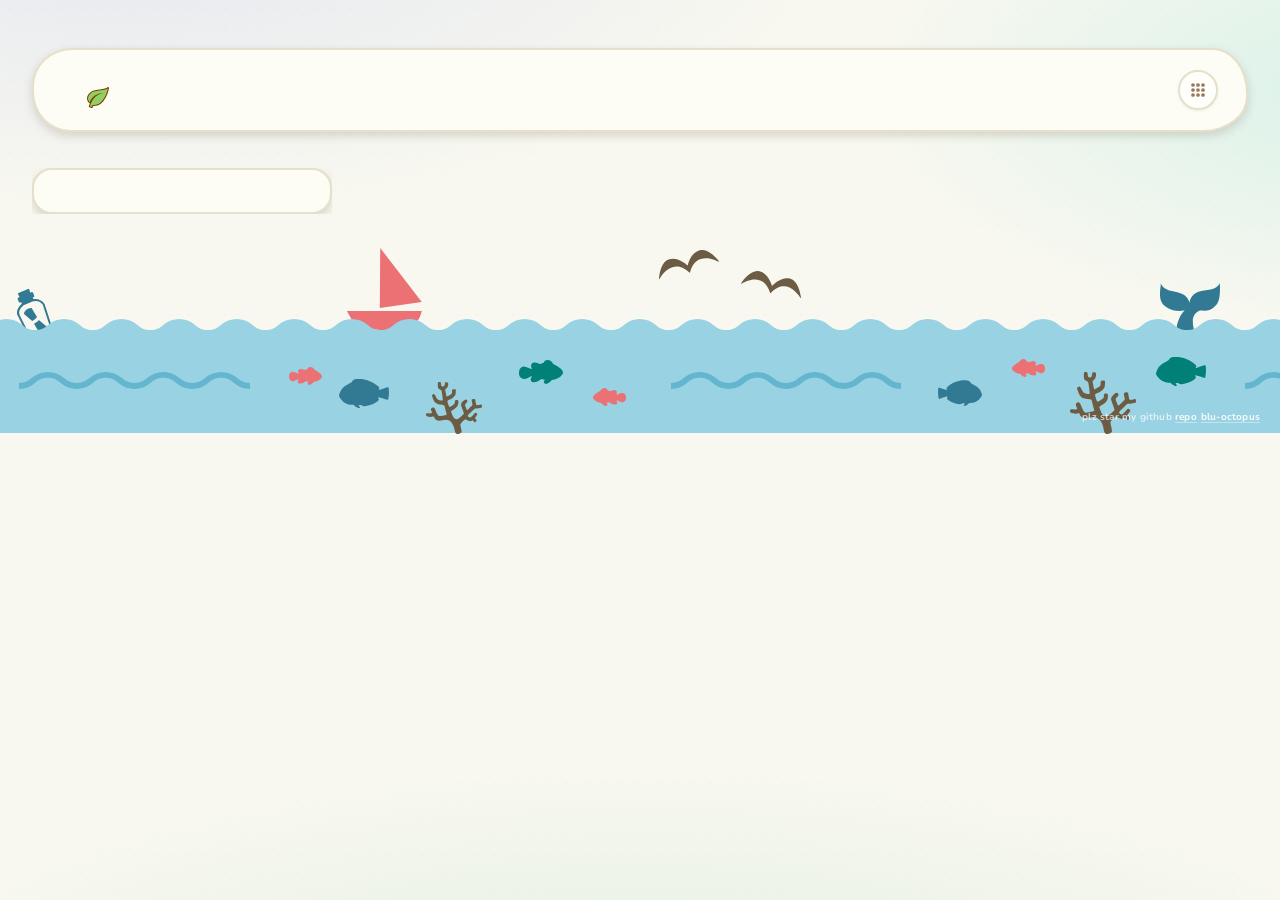
==== commit 55f4e83b: "new icons!" ====
--- a/extension/index.html
+++ b/extension/index.html
@@ -101,7 +101,7 @@
   </header>
 
   <!-- ================================================================
-       TAB OUT DUPES BANNER ??? appears when you have extra Tab Out tabs open
+       Dupe new-tab banner (hidden by default); shows when multiple Capy Tab Manager new tabs are open
        Hidden by default; app.js shows it when dupeTabOutCount > 1
        ================================================================ -->
   <div class="tab-cleanup-banner" id="tabOutDupeBanner" style="display:none">
@@ -112,7 +112,7 @@
         </svg>
       </div>
       <div class="tab-cleanup-text">
-        You have <strong id="tabOutDupeCount"></strong> Tab Out tabs open. Keep just this one?
+        You have <strong id="tabOutDupeCount"></strong> Capy Tab Manager tabs open. Keep just this one?
       </div>
     </div>
     <button class="tab-cleanup-btn" data-action="close-tabout-dupes">Close extras</button>
